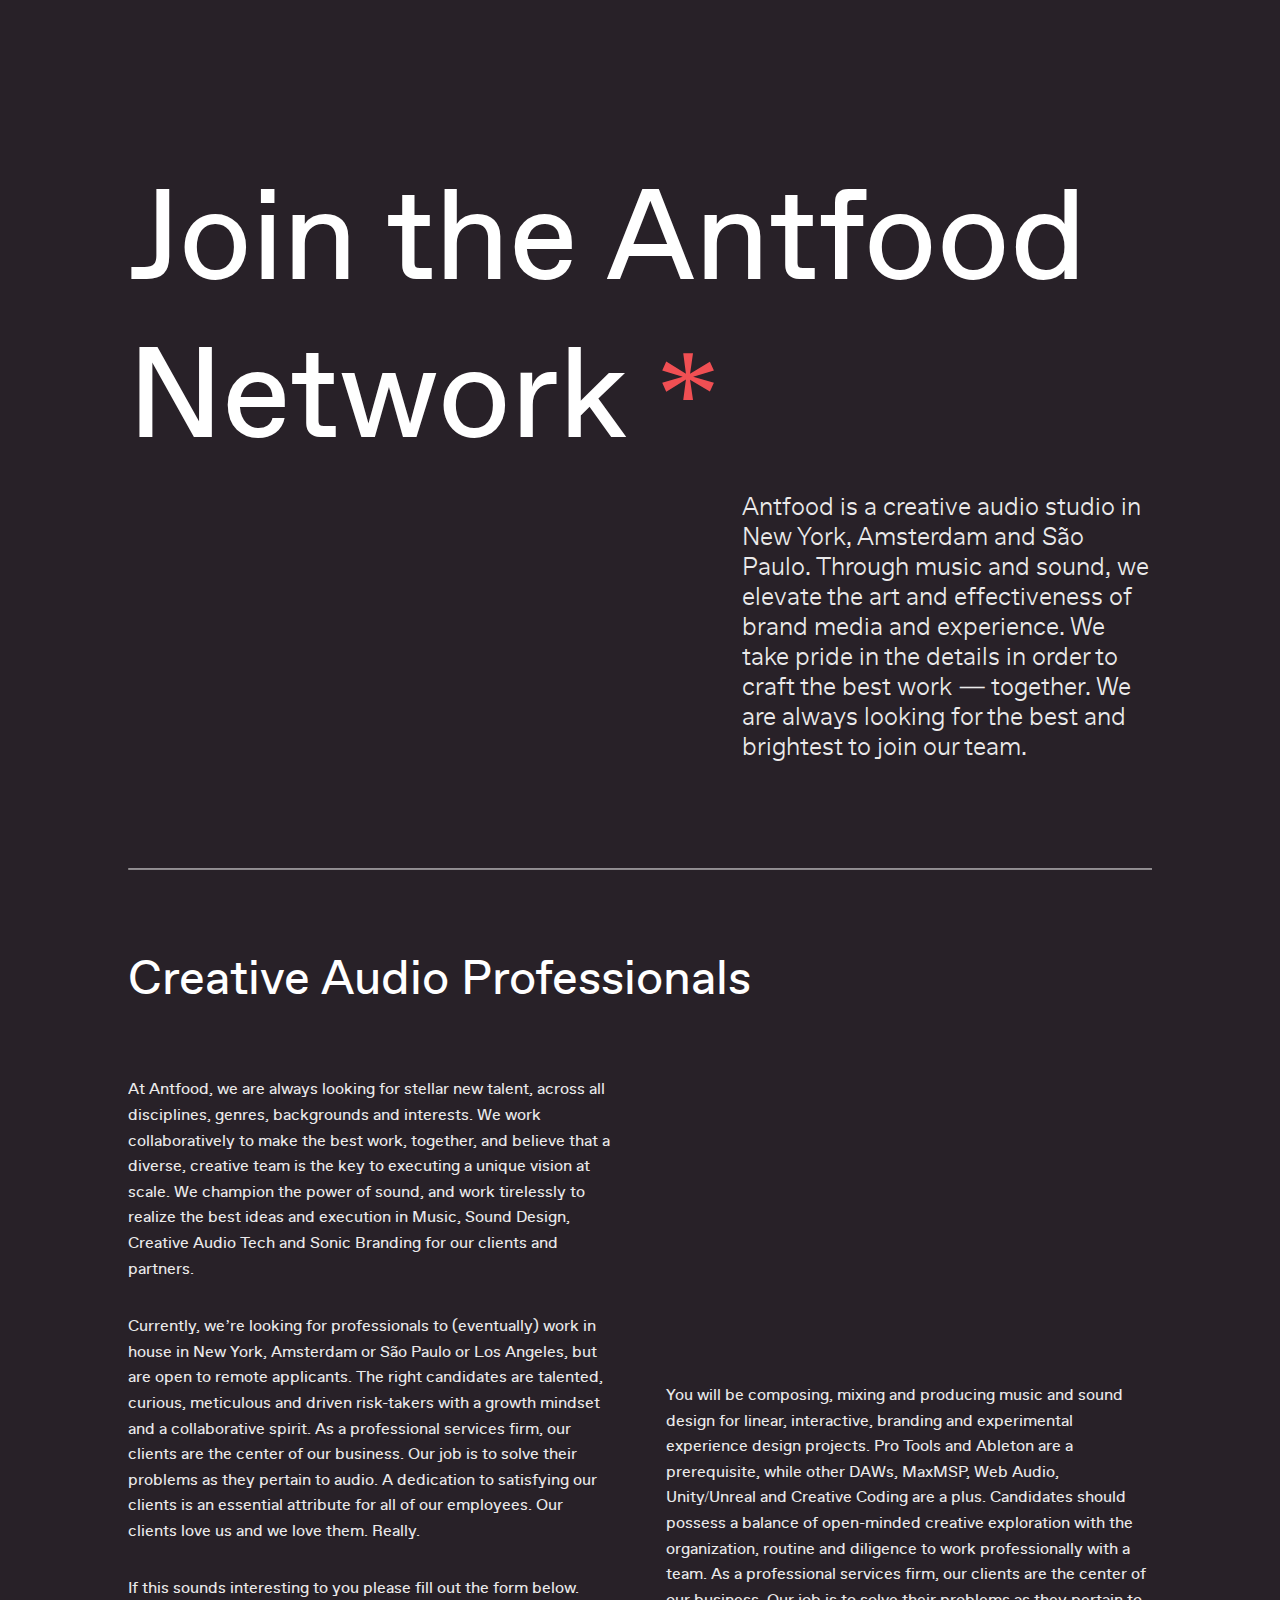
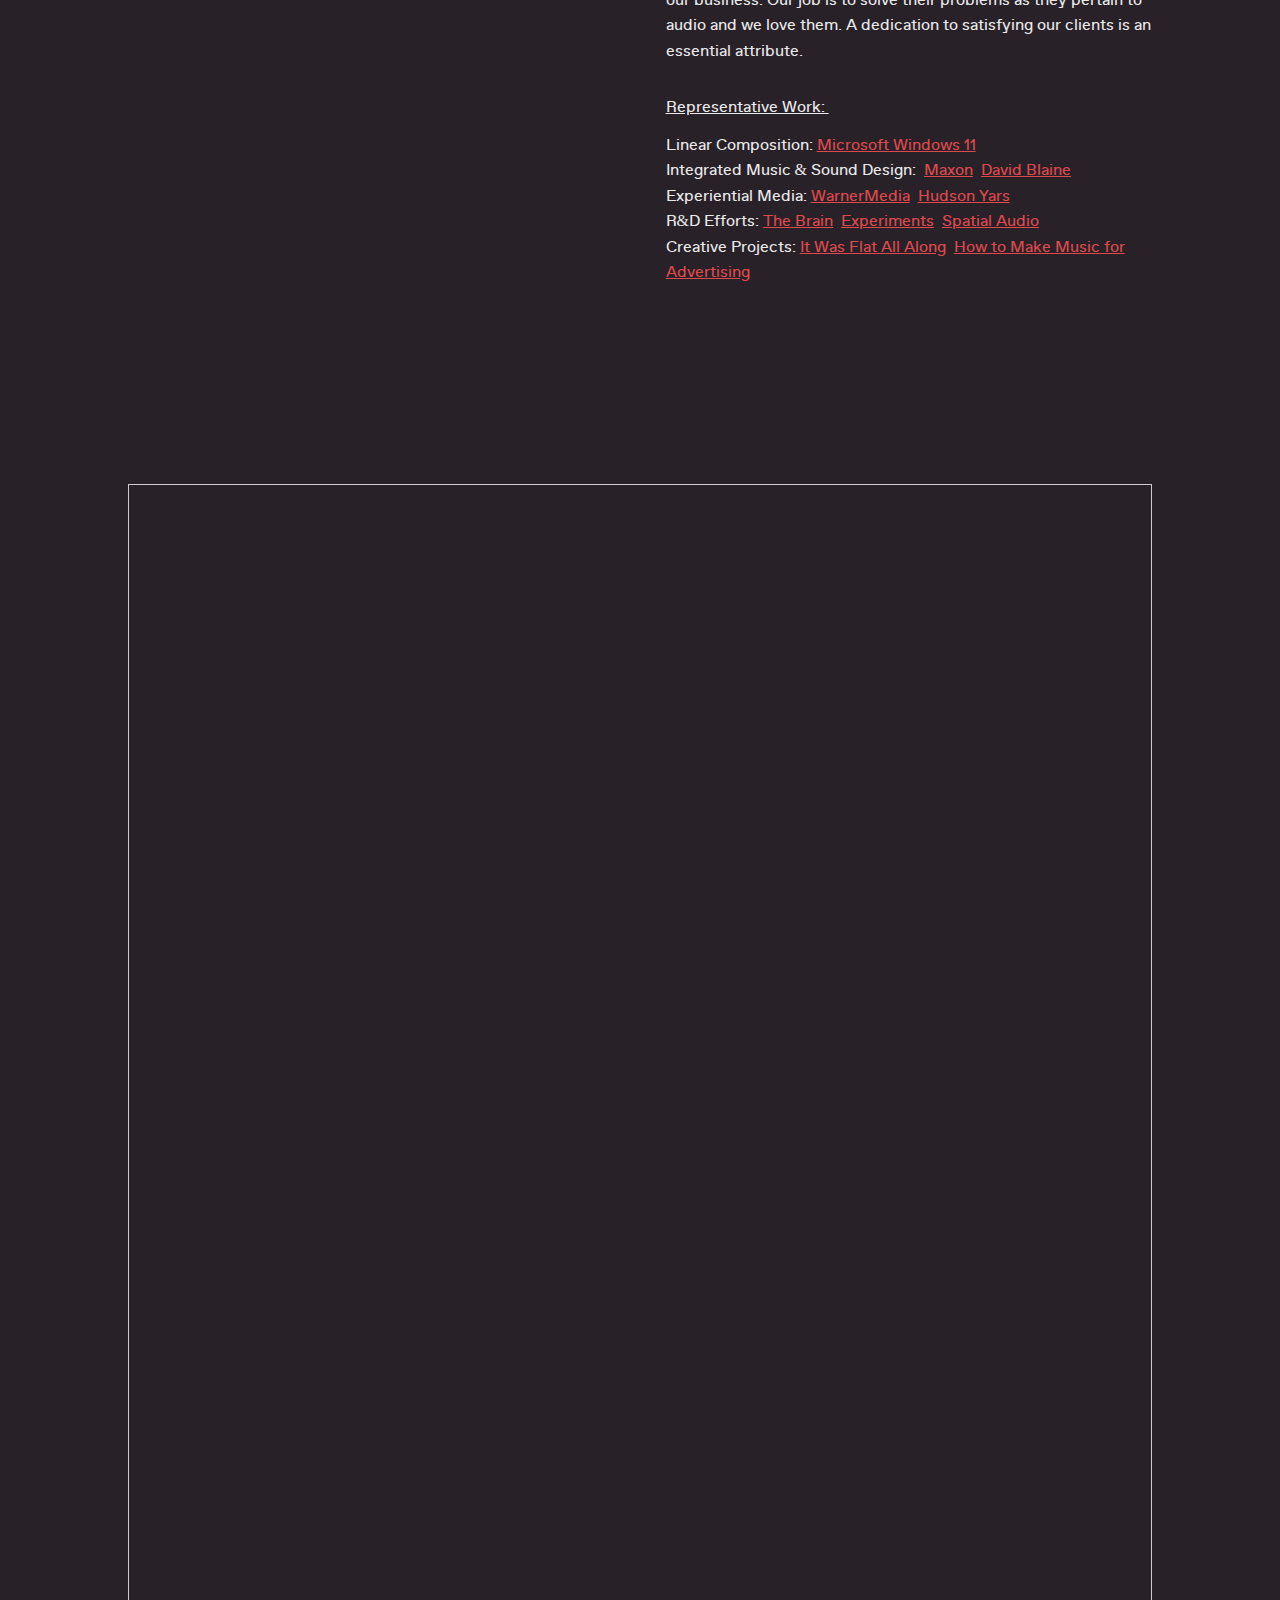
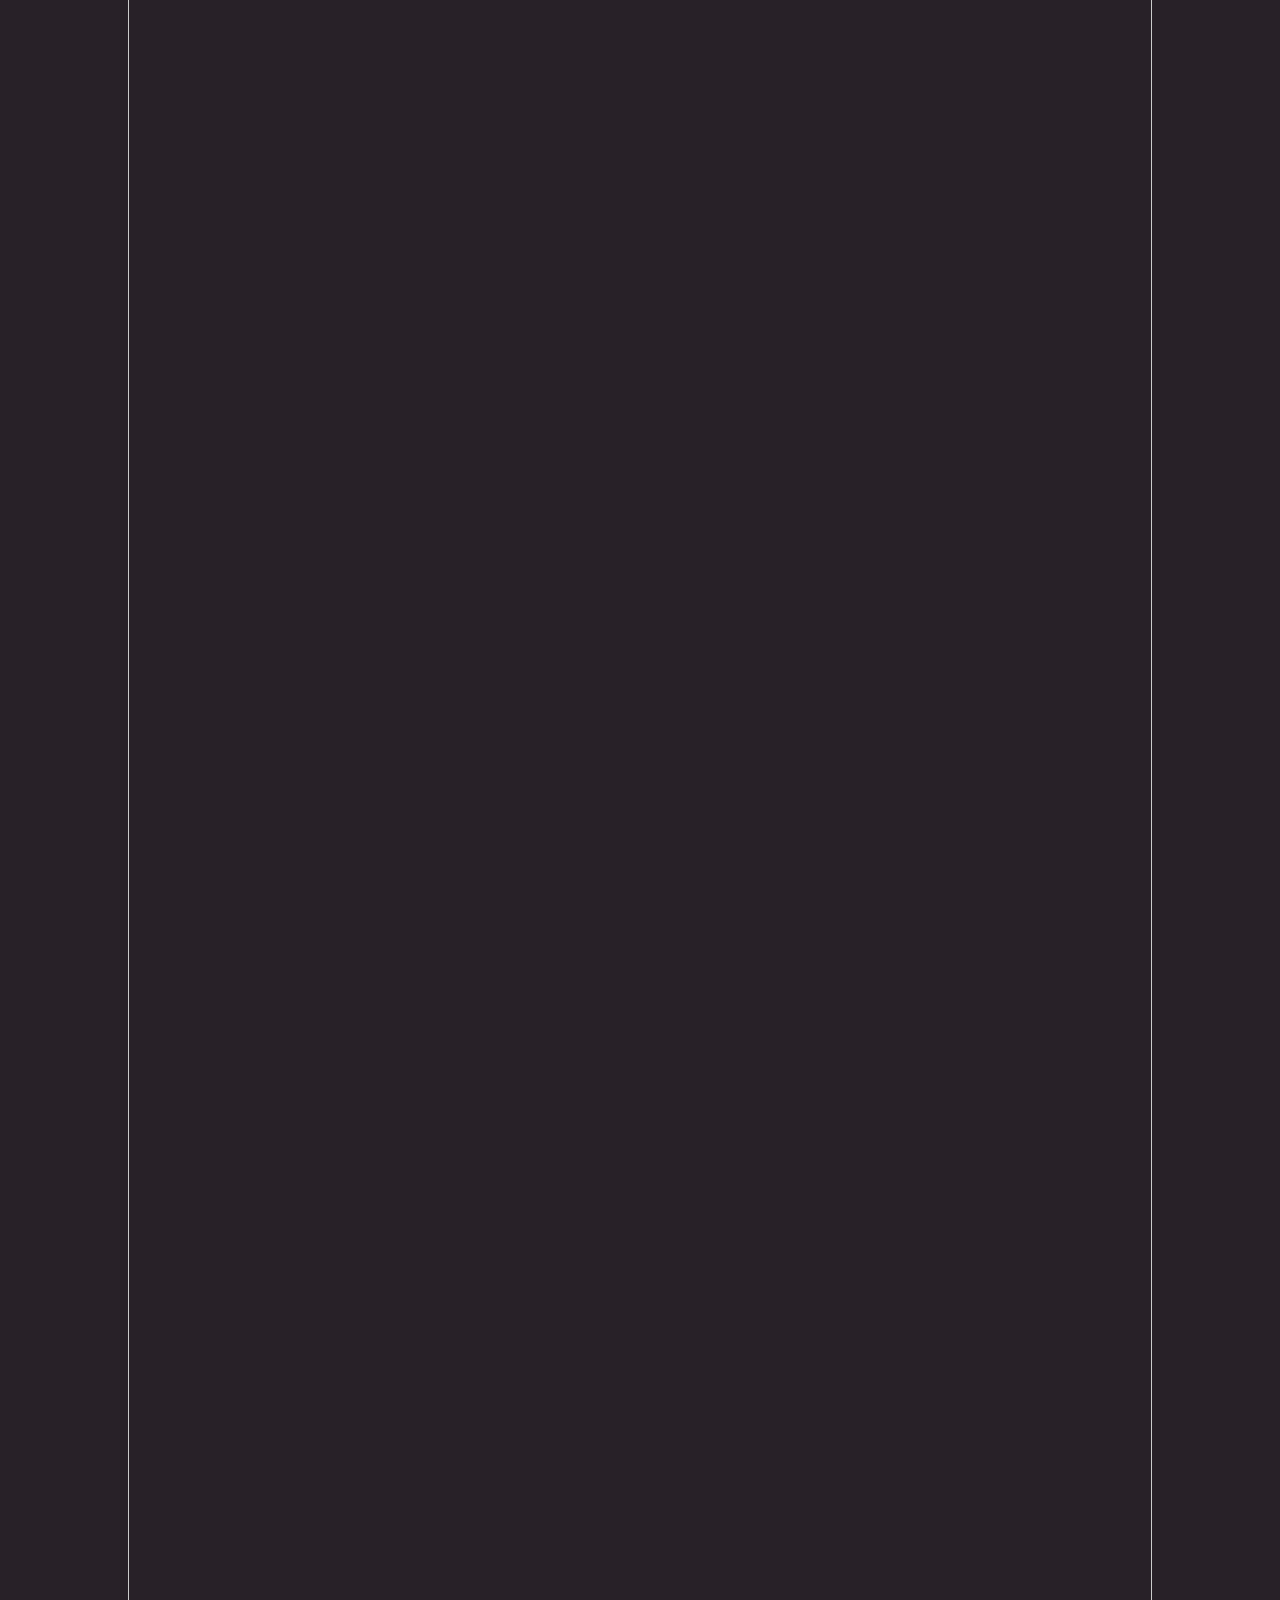
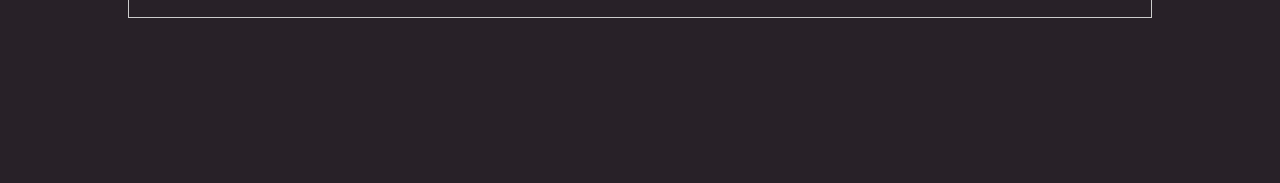
==== index.html @ 69b40282 "added comments for clarity" ====
<!DOCTYPE html>
<html lang="en">

<head>
      <meta charset="UTF-8">
      <meta http-equiv="X-UA-Compatible" content="IE=edge">
      <meta name="viewport" content="width=device-width, initial-scale=1.0">
      <link rel="stylesheet" href="fonts/fonts.css">
      <link rel="stylesheet" href="styles/styles.css">
      <title>Document</title>
</head>

<body>

      <!-- HEADER -->

      <section class="header-container">
            <div class="header-title">
                  Join the Antfood Network
                  <span class="header-star">*</span>
            </div>
            <div class="header-copy">
                  <span>
                        Antfood is a creative audio studio in New York, Amsterdam and São Paulo.
                        Through music and sound, we elevate the art and effectiveness of brand media and
                        experience. We take pride in the details in order to craft the best work — together.
                        We are always looking for the best and brightest to join our team.
                  </span>

            </div>
      </section>

      <!-- DIVIDER -->

      <div class="divider">
            <hr />
      </div>

      <!-- CONTENT BODY -->

      <section class="body-container">
            <div class="sub-title"> Creative Audio Professionals </div>
            <div class="content-container">

                  <!-- CONTENT COLUMN RIGHT -->
                  
                  <div class="content">
                        <span class="content-copy">
                              At Antfood, we are always looking for stellar new talent, across all disciplines, genres,
                              backgrounds and interests. We work collaboratively to make the best work, together, and
                              believe
                              that a diverse, creative team is the key to executing a unique vision at scale.
                              We champion the power of sound, and work tirelessly to realize the best ideas and
                              execution
                              in Music, Sound Design, Creative Audio Tech and Sonic Branding for our clients and
                              partners.


                        </span>
                        <span class="content-copy">
                              Currently, we’re looking for professionals to (eventually) work in house in New York,
                              Amsterdam or São Paulo or Los Angeles, but are open to remote applicants.
                              The right candidates are talented, curious, meticulous and driven risk-takers with a
                              growth mindset and a collaborative spirit. As a professional services firm, our clients
                              are the center of our business. Our job is to solve their problems as they pertain to
                              audio.
                              A dedication to satisfying our clients is an essential attribute for all of our employees.
                              Our clients love us and we love them. Really.
                        </span>

                        <span class="content-copy">
                              If this sounds interesting to you please fill out the form below.
                        </span>

                        <div class="vimeo-container">
                              <div style="padding:56.25% 0 0 0;position:relative;">
                                    <iframe src="https://player.vimeo.com/video/241573335?h=759a61de3e&color=ffffff"
                                          style="position:absolute;top:0;left:0;width:100%;height:100%;" frameborder="0"
                                          allow="autoplay; fullscreen; picture-in-picture" allowfullscreen>
                                    </iframe>
                              </div>
                              <script src="https://player.vimeo.com/api/player.js"></script>
                        </div>
                  </div>

                  <!-- spacing between cols -->
                  <div class="spacing"> </div>

                  <!-- CONTENT COLUMN RIGHT -->
                  <div class="content">

                        <!-- vimeo vid 2 -->
                        <div class="vimeo-container">
                              <div style="padding:56.25% 0 0 0;position:relative;">
                                    <iframe
                                          src="https://player.vimeo.com/video/642845526?h=7ec4a6b1df&amp;badge=0&amp;autopause=0&amp;player_id=0&amp;app_id=58479"
                                          frameborder="0" allow="autoplay; fullscreen; picture-in-picture"
                                          allowfullscreen style="position:absolute;top:0;left:0;width:100%;height:100%;"
                                          title="GitHub Universe 2021 Intro">
                                    </iframe>
                              </div>
                              <script src="https://player.vimeo.com/api/player.js"></script>

                        </div>

                        <span class="content-copy">
                              You will be composing, mixing and producing music and sound design for linear,
                              interactive, branding and experimental
                              experience design projects. Pro Tools and Ableton are a prerequisite, while other DAWs,
                              MaxMSP, Web Audio, Unity/Unreal and
                              Creative Coding are a plus. Candidates should possess a balance of open-minded creative
                              exploration with the organization,
                              routine and diligence to work professionally with a team. As a professional services firm,
                              our clients are the center of our
                              business. Our job is to solve their problems as they pertain to audio and we love them. A
                              dedication to satisfying our
                              clients is an essential attribute.
                        </span>

                        <!-- worklinks -->

                        <div class="worklist">
                              <span class="worklist-title"> Representative Work:&#160</span>

                              <span class="worklist-item">
                                    Linear Composition:

                                    <a href="https://www.antfood.com/work/featured/windows-11-first-look/"
                                          class="worklist-link">
                                          Microsoft Windows 11
                                    </a>
                              </span>

                              <span class="worklist-item">
                                    Integrated Music & Sound Design:&#160

                                    <a href="https://www.antfood.com/work/case-studies/maxon-making-the-sound/"
                                          class="worklist-link">
                                          Maxon</a>&#160

                                    <a href="https://www.antfood.com/work/featured/spectacle-of-the-real/"
                                          class="worklist-link">
                                          David Blaine</a>
                              </span>

                              <span class="worklist-item">
                                    Experiential Media:

                                    <a href="https://www.antfood.com/work/emerging-tech/the-prow" class="worklist-link">
                                          WarnerMedia</a>&#160

                                    <a href="https://vimeo.com/46453952" class="worklist-link">
                                          Hudson Yars</a>
                              </span>

                              <span class="worklist-item">
                                    R&D Efforts:

                                    <a href="https://www.antfood.com/work/case-studies/the-brain/"
                                          class="worklist-link">
                                          The Brain</a>&#160

                                    <a href="https://www.antfood.com/experiments/" class="worklist-link">
                                          Experiments</a>&#160

                                    <a href="https://www.antfood.com/experiments/" class="worklist-link">
                                          Spatial Audio</a>&#160
                              </span>

                              <span class="worklist-item">
                                    Creative Projects:

                                    <a href="https://itwasflatallalong.org/" class="worklist-link">
                                          It Was Flat All Along</a>&#160

                                    <a href="https://www.antfood.com/work/fire/2017-opening-titles"
                                          class="worklist-link">
                                          How to Make Music for Advertising</a>
                              </span>
                        </div>
                  </div>
            </div>
      </section>

      <!-- EMBED AIRTABLE FORM -->

      <section class="airtable-container">
            <script src="https://static.airtable.com/js/embed/embed_snippet_v1.js"></script><iframe
                  class="airtable-embed airtable-dynamic-height"
                  src="https://airtable.com/embed/shrPGKdkFjHgjiFQn?backgroundColor=gray" frameborder="0"
                  onmousewheel="" width="100%" height="2734"
                  style="background: transparent; border: 1px solid #ccc;"></iframe>
      </section>

</body>

</html>
---- fonts/fonts.css ----
/*! Generated by Font Squirrel (https://www.fontsquirrel.com) on November 15, 2021 */



@font-face {
    font-family: 'abc_favorit_trialbold';
    src: url('abcfavorit-bold-trial-webfont.woff2') format('woff2'),
         url('abcfavorit-bold-trial-webfont.woff') format('woff');
    font-weight: normal;
    font-style: normal;

}




@font-face {
    font-family: 'abc_favorit_trialbold_italic';
    src: url('abcfavorit-bolditalic-trial-webfont.woff2') format('woff2'),
         url('abcfavorit-bolditalic-trial-webfont.woff') format('woff');
    font-weight: normal;
    font-style: normal;

}




@font-face {
    font-family: 'abc_favorit_trialbook';
    src: url('abcfavorit-book-trial-webfont.woff2') format('woff2'),
         url('abcfavorit-book-trial-webfont.woff') format('woff');
    font-weight: normal;
    font-style: normal;

}




@font-face {
    font-family: 'abc_favorit_trialbook_italic';
    src: url('abcfavorit-bookitalic-trial-webfont.woff2') format('woff2'),
         url('abcfavorit-bookitalic-trial-webfont.woff') format('woff');
    font-weight: normal;
    font-style: normal;

}




@font-face {
    font-family: 'abc_favorit_trialitalic';
    src: url('abcfavorit-italic-trial-webfont.woff2') format('woff2'),
         url('abcfavorit-italic-trial-webfont.woff') format('woff');
    font-weight: normal;
    font-style: normal;

}




@font-face {
    font-family: 'abc_favorit_triallight';
    src: url('abcfavorit-light-trial-webfont.woff2') format('woff2'),
         url('abcfavorit-light-trial-webfont.woff') format('woff');
    font-weight: normal;
    font-style: normal;

}




@font-face {
    font-family: 'abc_favorit_triallight_italic';
    src: url('abcfavorit-lightitalic-trial-webfont.woff2') format('woff2'),
         url('abcfavorit-lightitalic-trial-webfont.woff') format('woff');
    font-weight: normal;
    font-style: normal;

}


@font-face {
    font-family: 'abc_favorit_trialmedium';
    src: url('abcfavorit-medium-trial-webfont.woff2') format('woff2'),
         url('abcfavorit-medium-trial-webfont.woff') format('woff');
    font-weight: normal;
    font-style: normal;

}



@font-face {
    font-family: 'abc_favorit_trialMdIt';
    src: url('abcfavorit-mediumitalic-trial-webfont.woff2') format('woff2'),
         url('abcfavorit-mediumitalic-trial-webfont.woff') format('woff');
    font-weight: normal;
    font-style: normal;

}


@font-face {
    font-family: 'abc_favorit_trialregular';
    src: url('abcfavorit-regular-trial-webfont.woff2') format('woff2'),
         url('abcfavorit-regular-trial-webfont.woff') format('woff');
    font-weight: normal;
    font-style: normal;

}


@font-face {
    font-family: 'abc_favorit_trialitalic';
    src: url('abcfavorit-regularitalic-trial-webfont.woff2') format('woff2'),
         url('abcfavorit-regularitalic-trial-webfont.woff') format('woff');
    font-weight: normal;
    font-style: normal;

}


@font-face {
    font-family: 'abc_favorit_trialbold';
    src: url('abcfavorit-bold-trial-webfont.woff2') format('woff2'),
         url('abcfavorit-bold-trial-webfont.woff') format('woff');
    font-weight: normal;
    font-style: normal;

}
---- styles/styles.css ----
/******************************** CSS RESETS ********************************/

html, body, body div, span, object, iframe, h1, h2, h3, h4, h5, h6, p,
blockquote, pre, abbr, address, cite, code, del, dfn, em, img, ins,
kbd, q, samp, small, strong, sub, sup, var, b, i, dl, dt, dd, ol, ul,
li, fieldset, form, label, legend, table, caption, tbody, tfoot, thead,
tr, th, td, article, aside, figure, footer, header, menu, nav, section,
time, mark, audio, video, details, summary {
    margin: 0;
    padding: 0;
    border: 0;
    font-size: 100%;
    font-weight: normal;
    vertical-align: baseline;
    background: transparent;
}

main, article, aside, figure, footer, header, nav, section,
details, summary {
    display: block;
}

html {
    box-sizing: border-box;
}

*,
*:before,
*:after {
    box-sizing: inherit;
}


/******************************** CODE FROM HERE ********************************/


/* These are viariables. They are being used throughout css for easy adjustment */

:root {
    --bg: #282128;
    --red: #F04F53;
    --hover:#ff585b; 
    --margin-full: 10rem;
    --margin-half: 5rem;
    --margin-twothirds: 6.6rem;
    --margin-third: 3.3rem;
    --paragraph-break: 1rem;
    --font-regular: 'abc_favorit_trialregular';
    --font-bold: 'abc_favorit_trialbold';
    --font-medium: 'abc_favorit_trialmedium';
    --font-light: 'abc_favorit_triallight';
}

body {
    background-color: var(--bg);
    font-family: var(--font-regular);
    color: white;
    font-size: 1rem;
}

a:link {
    color:var(--red);
    transition: all 0.2s;
  }

a:visited {
    color:var(--red);
    transition: all 0.2s;
  }


  a:hover {
    color:var(--hover);
    transition: all 0.2s;
  }

/* HEADER */

.header-container {
    width: 80%;
    display: flex;
    flex-direction: column;
    align-items: center;
    margin-left:  auto;
    margin-right:  auto;
    margin-top: var(--margin-full);
    margin-bottom: var(--margin-twothirds);
}

.header-title {
    font-size: 10vw;
}

.header-star {
    font-size: 10vw;
    color: var(--red);
}

.header-copy {
    opacity: 0.9;
    margin-top: 1rem;
    display: flex;
    justify-content: flex-end;
}

.header-copy span {
    font-family: var(--font-light);
    width: 40%;
    font-size: 25px;
}

/*  AIRTABLE */

.airtable-container{
width: 80%;
margin: var(--margin-full) auto;
}

/* DIVIDER */

.divider {
    width: 80%;
    margin: var(--margin-half) auto;
    opacity: 0.5;
}

.divider hr {
    border-top: 1px solid white;
}

/* BODY */

.body-container{
    width: 80%;
    display: flex;
    flex-direction: column;
    align-items: center;
    margin: 0 auto;
}

.sub-title{
    width: 100%;
    font-size: 3rem
}

.content-container{
    opacity: 0.9;
    width: 100%;
    display: flex;
    justify-content: center;

}
.content{
    margin-top: var(--margin-third);
    width: 50%;
    display: flex;
    flex-direction: column;
}

.spacing {
 min-width: 5%;
}

.content-copy{
margin: var(--paragraph-break) 0;
line-height: 1.6;
}

.vimeo-container
{
margin-top: var(--paragraph-break);
margin-bottom: var(--paragraph-break);
}

.worklist{
  display: flex;
  flex-direction: column;
}

.worklist-title{
    text-decoration: underline;

    margin-top: var(--paragraph-break);
    margin-bottom: var(--paragraph-break);

}

.worklist-item{
line-height: 1.6;
}
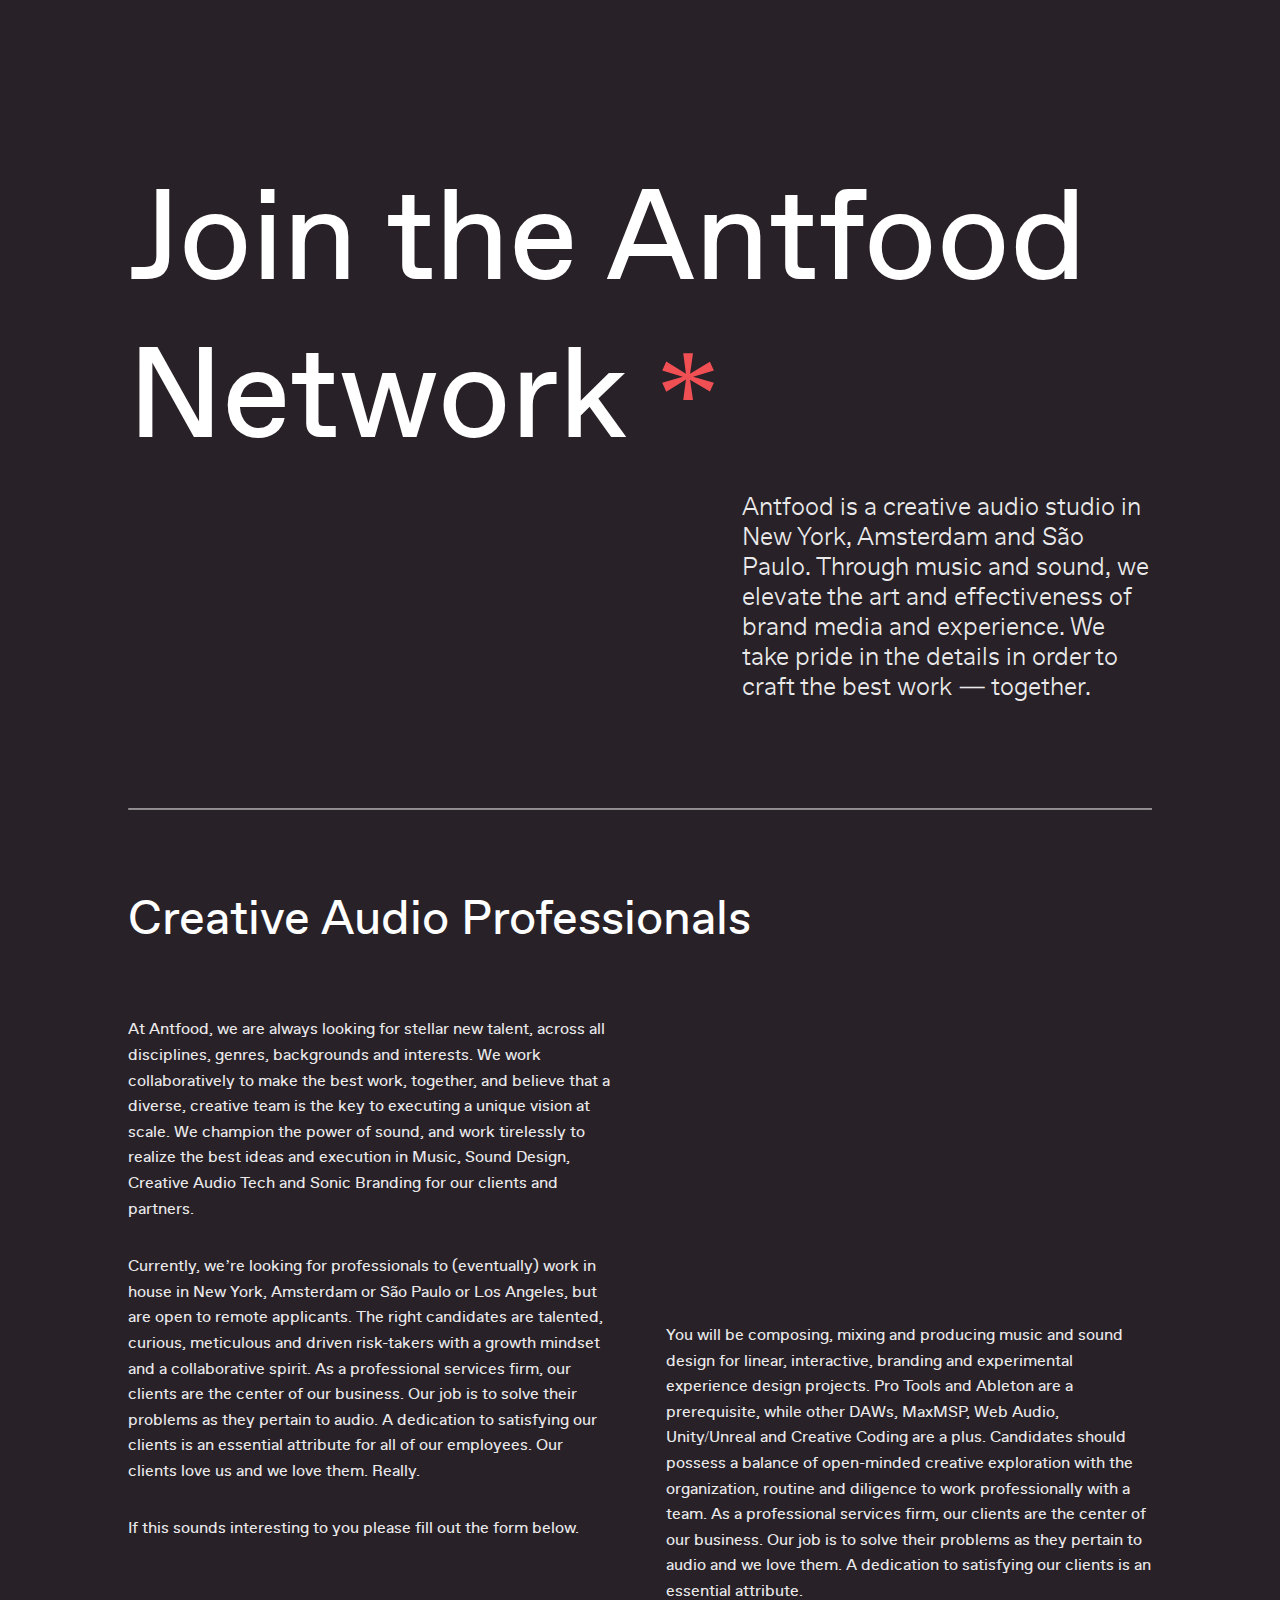
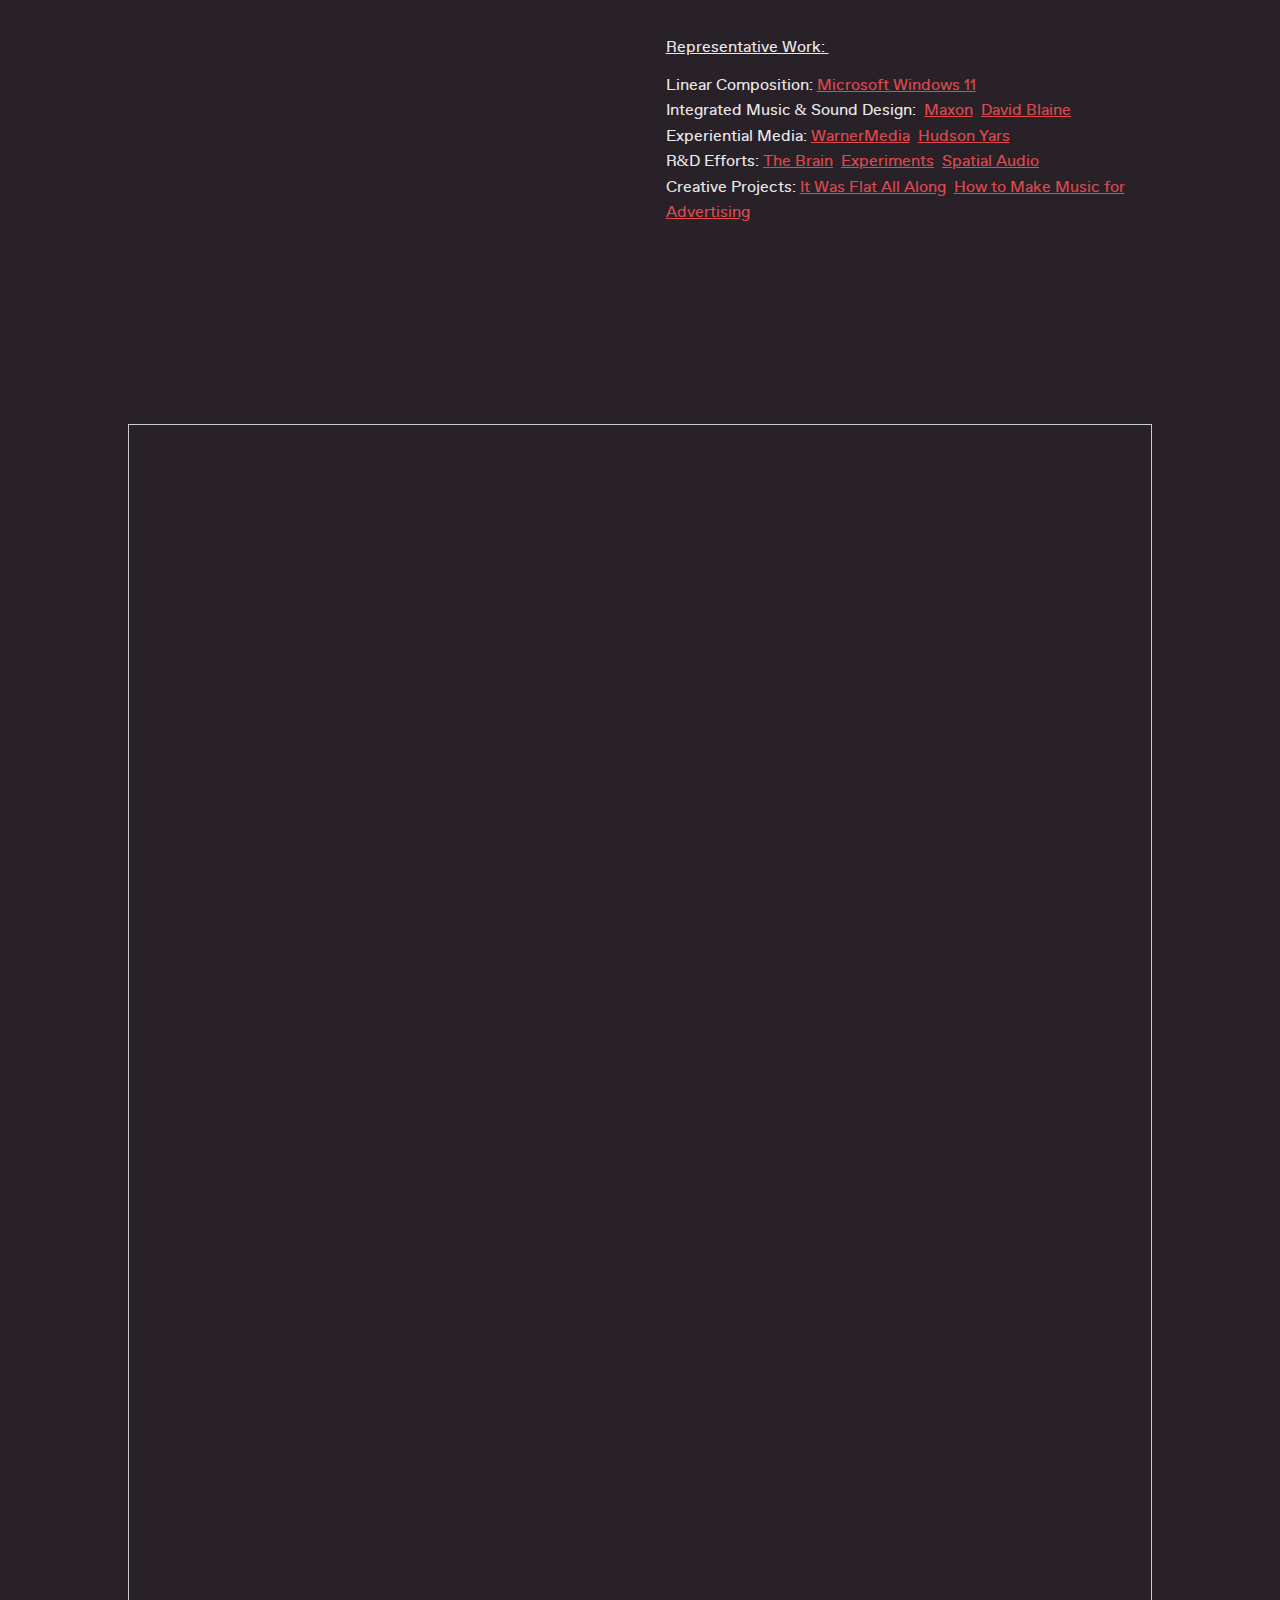
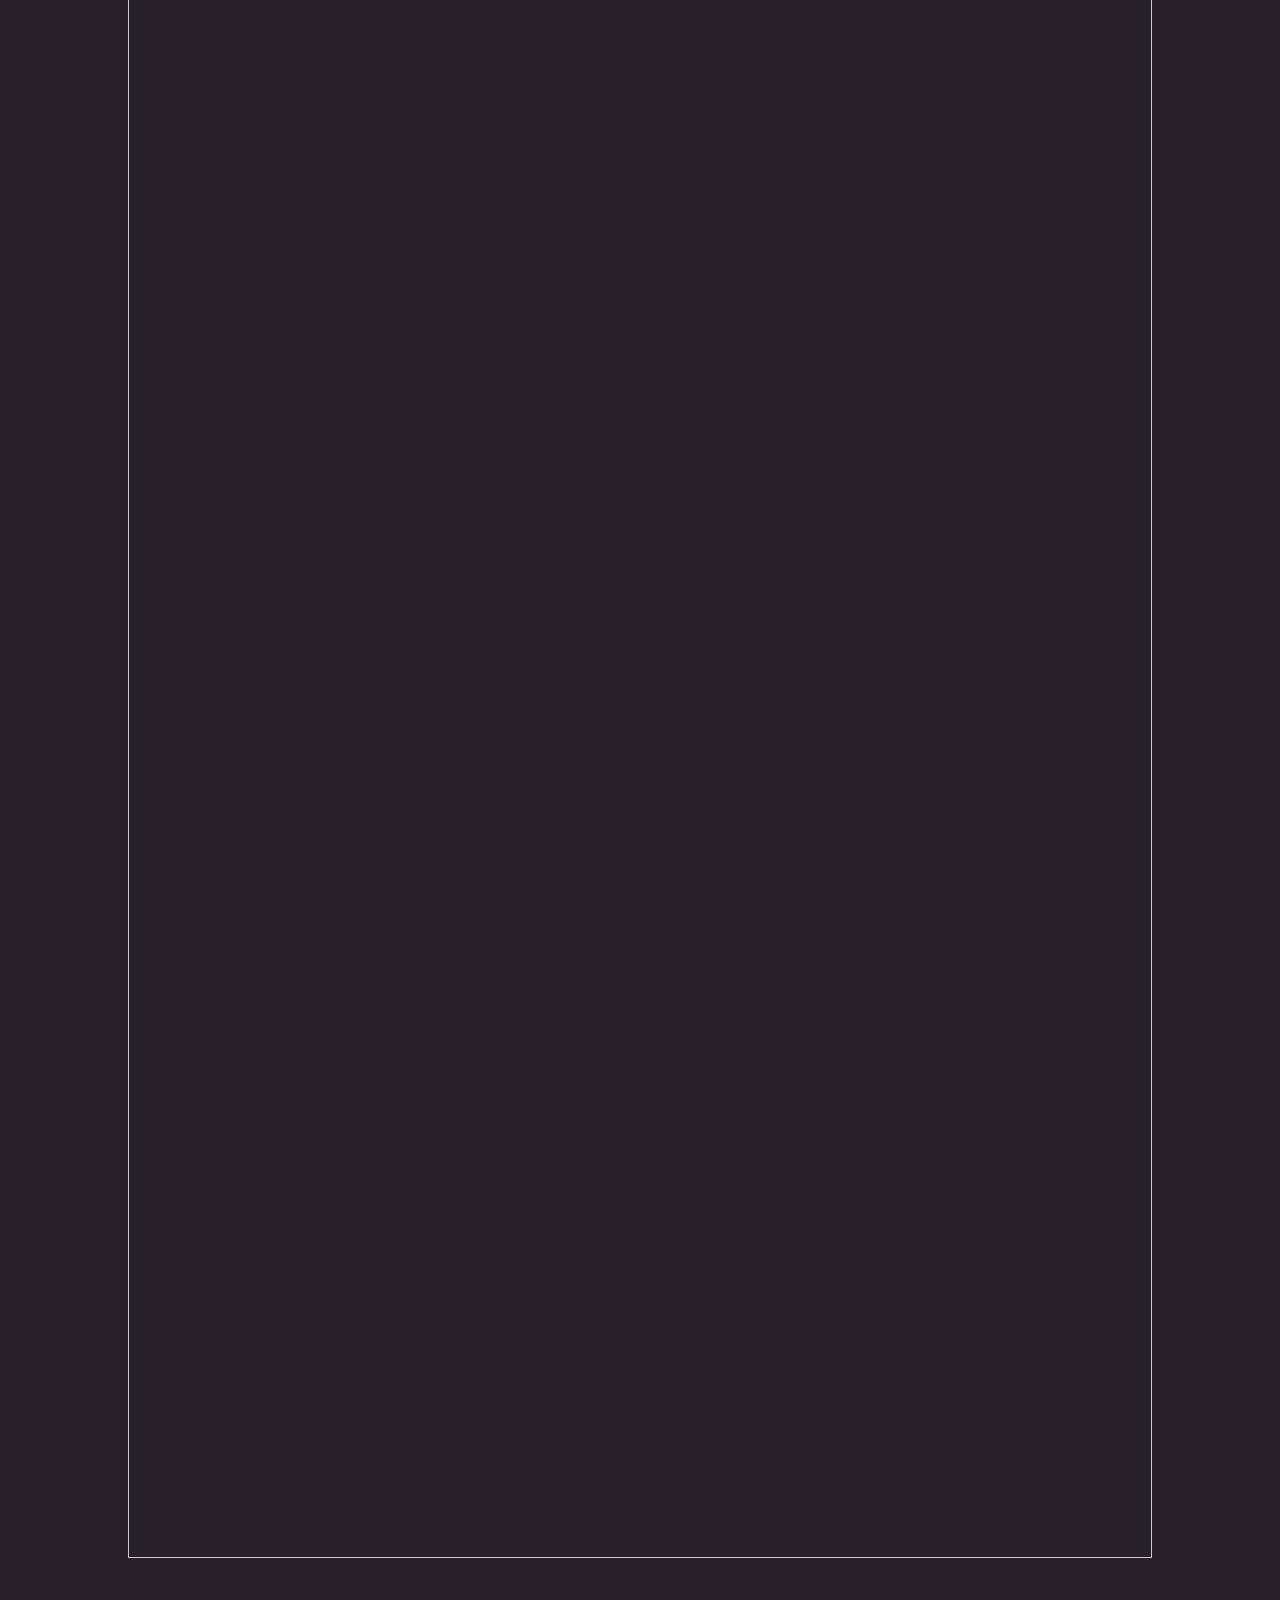
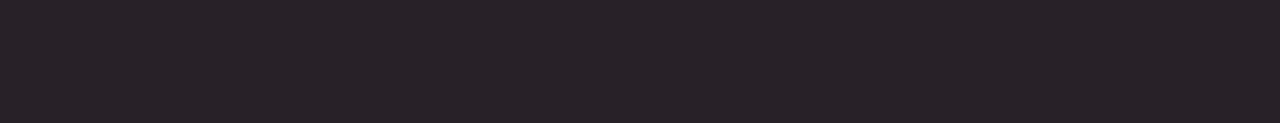
==== commit 054beb7e: "I changed the copy on index.html" ====
--- a/index.html
+++ b/index.html
@@ -24,7 +24,6 @@
                         Antfood is a creative audio studio in New York, Amsterdam and São Paulo.
                         Through music and sound, we elevate the art and effectiveness of brand media and
                         experience. We take pride in the details in order to craft the best work — together.
-                        We are always looking for the best and brightest to join our team.
                   </span>
 
             </div>
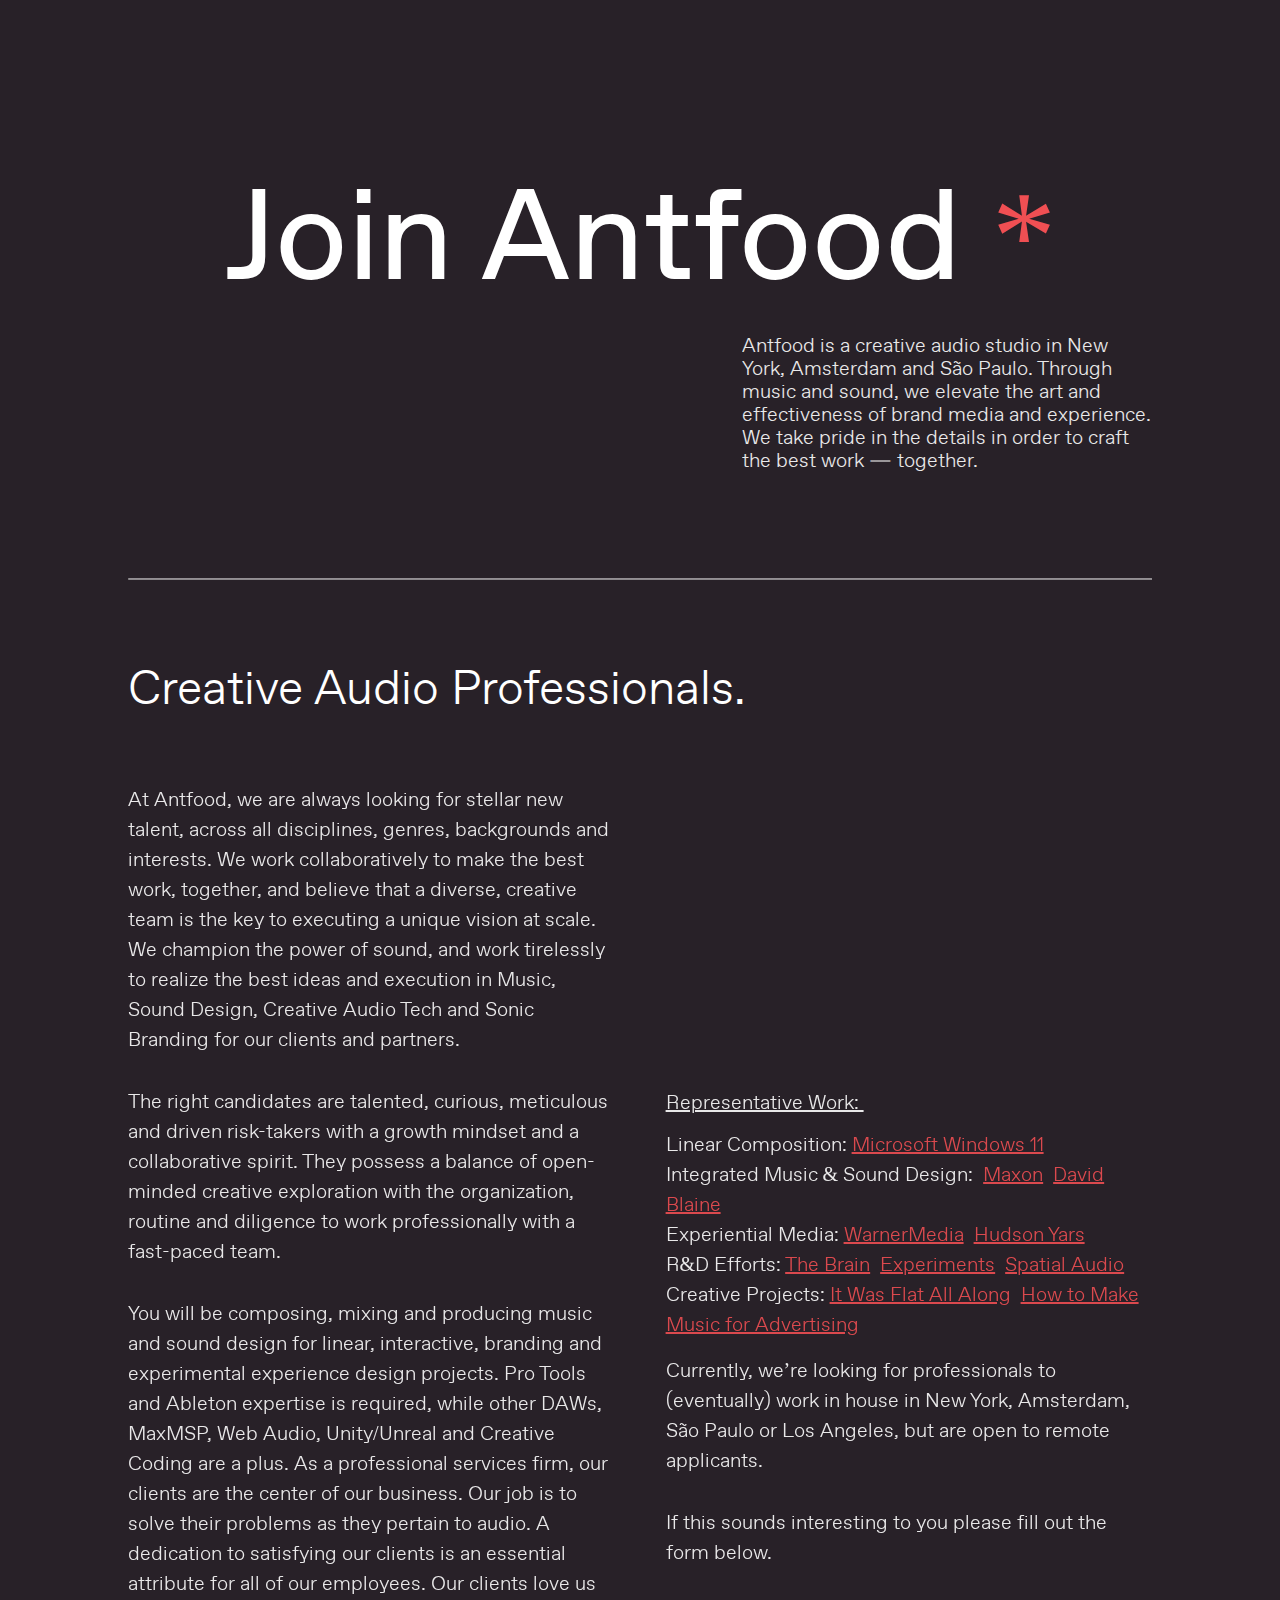
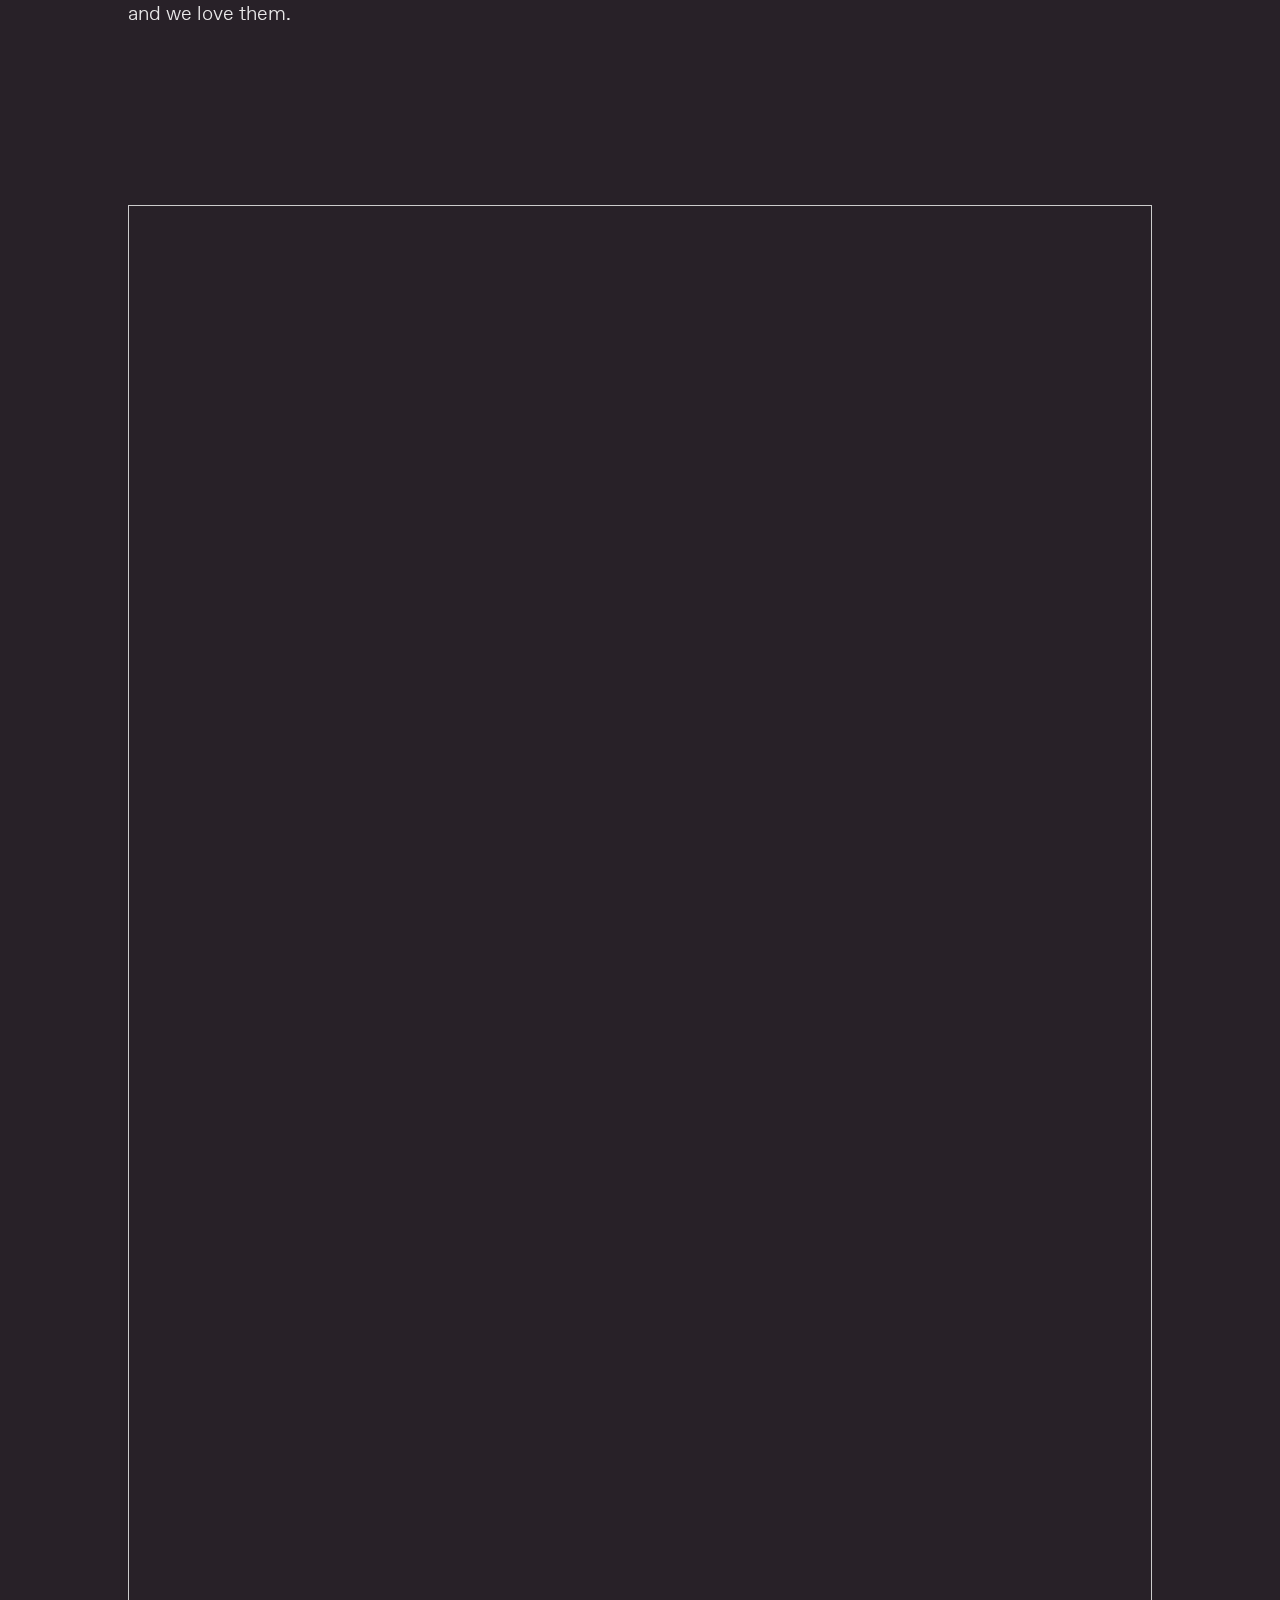
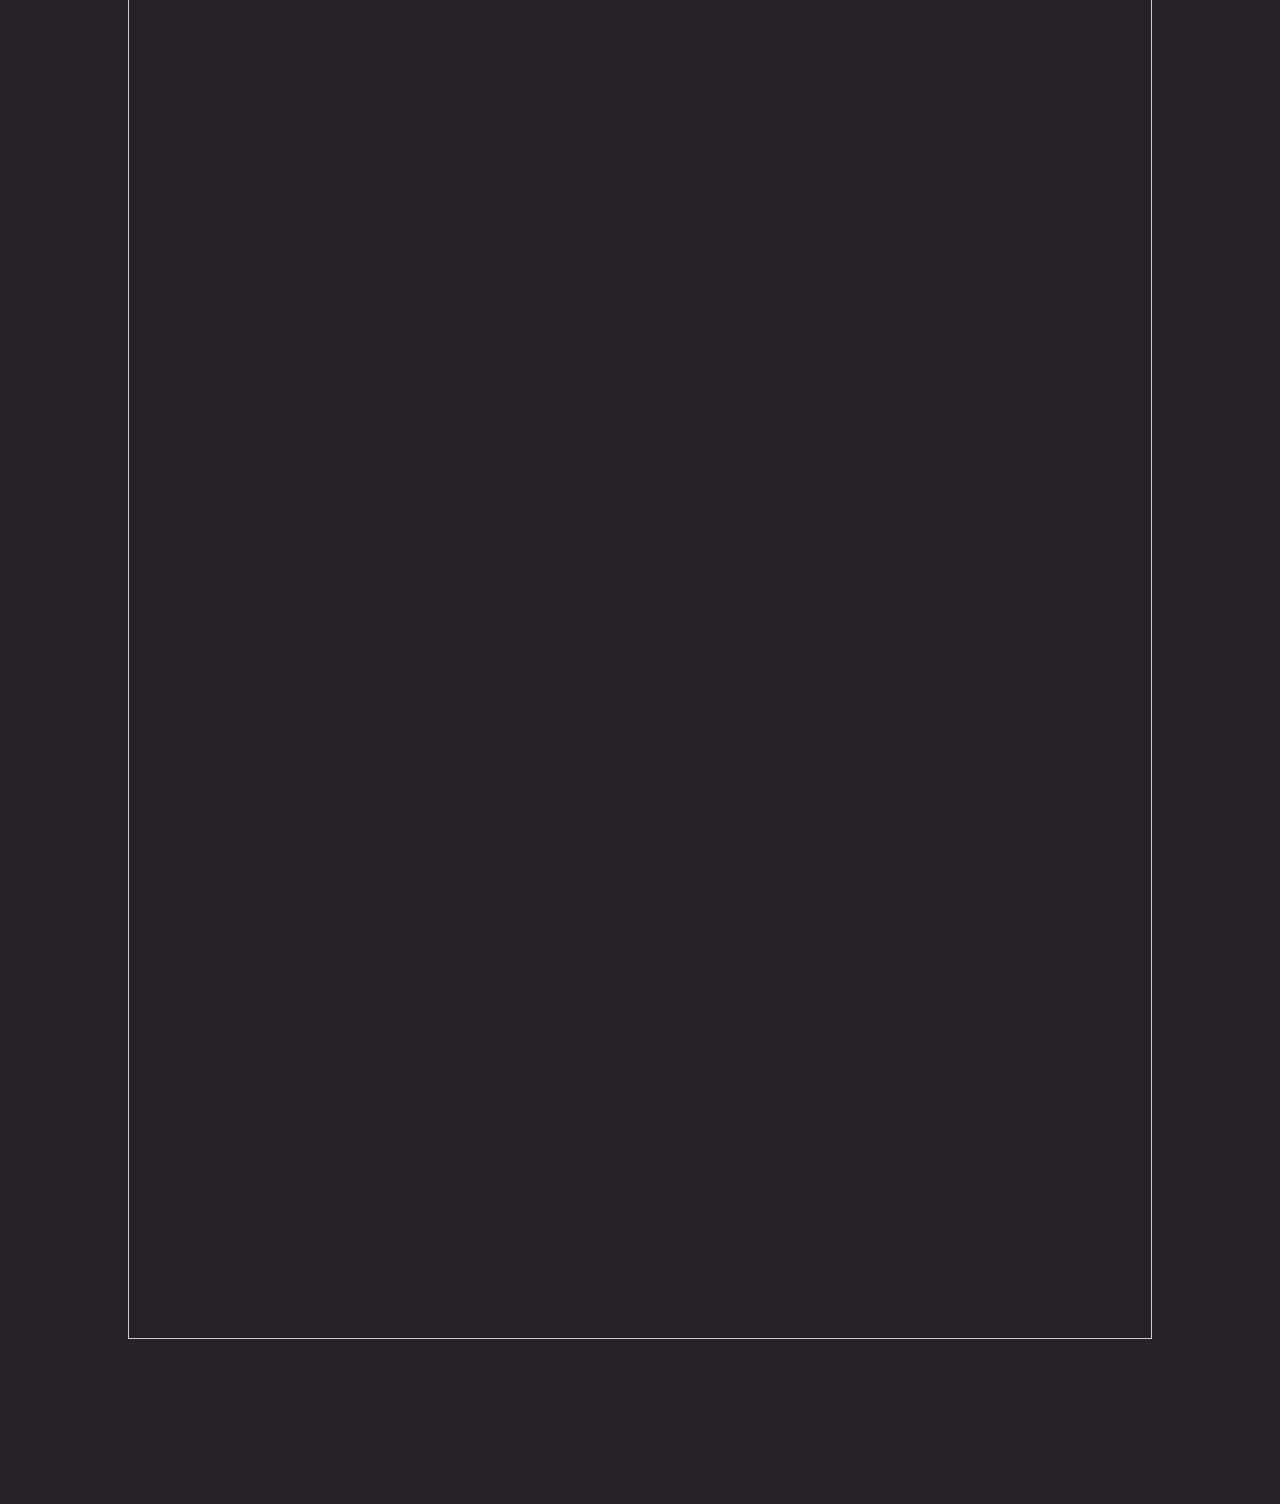
==== commit e825c679: "Wilson Copy and Layout edits Nov. 17th, 2021" ====
--- a/index.html
+++ b/index.html
@@ -16,7 +16,7 @@
 
       <section class="header-container">
             <div class="header-title">
-                  Join the Antfood Network
+                  Join Antfood
                   <span class="header-star">*</span>
             </div>
             <div class="header-copy">
@@ -38,48 +38,40 @@
       <!-- CONTENT BODY -->
 
       <section class="body-container">
-            <div class="sub-title"> Creative Audio Professionals </div>
+            <div class="sub-title"> Creative Audio Professionals. </div>
             <div class="content-container">
 
                   <!-- CONTENT COLUMN RIGHT -->
                   
                   <div class="content">
                         <span class="content-copy">
-                              At Antfood, we are always looking for stellar new talent, across all disciplines, genres,
-                              backgrounds and interests. We work collaboratively to make the best work, together, and
-                              believe
-                              that a diverse, creative team is the key to executing a unique vision at scale.
-                              We champion the power of sound, and work tirelessly to realize the best ideas and
-                              execution
-                              in Music, Sound Design, Creative Audio Tech and Sonic Branding for our clients and
-                              partners.
+                              At Antfood, we are always looking for stellar new talent, across all disciplines, genres, 
+                              backgrounds and interests.  We work collaboratively to make the best work, together, and 
+                              believe that a diverse, creative team is the key to executing a unique vision at scale.  
+                              We champion the power of sound, and work tirelessly to realize the best ideas and execution 
+                              in Music, Sound Design, Creative Audio Tech and Sonic Branding for our clients and partners. 
 
 
                         </span>
+
                         <span class="content-copy">
-                              Currently, we’re looking for professionals to (eventually) work in house in New York,
-                              Amsterdam or São Paulo or Los Angeles, but are open to remote applicants.
-                              The right candidates are talented, curious, meticulous and driven risk-takers with a
-                              growth mindset and a collaborative spirit. As a professional services firm, our clients
-                              are the center of our business. Our job is to solve their problems as they pertain to
-                              audio.
-                              A dedication to satisfying our clients is an essential attribute for all of our employees.
-                              Our clients love us and we love them. Really.
+                              The right candidates are talented, curious, meticulous and driven risk-takers with a growth 
+                              mindset and a collaborative spirit. They possess a balance of open-minded creative exploration 
+                              with the organization, routine and diligence 
+                              to work professionally with a fast-paced team. 
                         </span>
 
-                        <span class="content-copy">
-                              If this sounds interesting to you please fill out the form below.
+                        <span class="content-copy">      
+                              You will be composing, mixing and producing music and sound design for linear, interactive, 
+                              branding and experimental experience design projects.  Pro Tools and Ableton expertise is required, 
+                              while other DAWs, MaxMSP, Web Audio, Unity/Unreal and Creative Coding are a plus. As a professional services firm, our 
+                              clients are the center of our business.  Our job is to solve their problems as they pertain to audio.  
+                              A dedication to satisfying our clients is an essential attribute for all of our employees.  Our clients 
+                              love us and we love them. 
                         </span>
 
-                        <div class="vimeo-container">
-                              <div style="padding:56.25% 0 0 0;position:relative;">
-                                    <iframe src="https://player.vimeo.com/video/241573335?h=759a61de3e&color=ffffff"
-                                          style="position:absolute;top:0;left:0;width:100%;height:100%;" frameborder="0"
-                                          allow="autoplay; fullscreen; picture-in-picture" allowfullscreen>
-                                    </iframe>
-                              </div>
-                              <script src="https://player.vimeo.com/api/player.js"></script>
-                        </div>
+                       
+
                   </div>
 
                   <!-- spacing between cols -->
@@ -91,30 +83,16 @@
                         <!-- vimeo vid 2 -->
                         <div class="vimeo-container">
                               <div style="padding:56.25% 0 0 0;position:relative;">
-                                    <iframe
-                                          src="https://player.vimeo.com/video/642845526?h=7ec4a6b1df&amp;badge=0&amp;autopause=0&amp;player_id=0&amp;app_id=58479"
-                                          frameborder="0" allow="autoplay; fullscreen; picture-in-picture"
-                                          allowfullscreen style="position:absolute;top:0;left:0;width:100%;height:100%;"
-                                          title="GitHub Universe 2021 Intro">
+                                    <iframe 
+                                          src="https://player.vimeo.com/video/379819838?h=c30ae594fd&color=b3b3b3&title=0&byline=0&portrait=0" 
+                                          style="position:absolute;top:0;left:0;width:100%;height:100%;" frameborder="0" 
+                                          allow="autoplay; fullscreen; picture-in-picture" 
+                                          allowfullscreen>
                                     </iframe>
                               </div>
                               <script src="https://player.vimeo.com/api/player.js"></script>
 
                         </div>
-
-                        <span class="content-copy">
-                              You will be composing, mixing and producing music and sound design for linear,
-                              interactive, branding and experimental
-                              experience design projects. Pro Tools and Ableton are a prerequisite, while other DAWs,
-                              MaxMSP, Web Audio, Unity/Unreal and
-                              Creative Coding are a plus. Candidates should possess a balance of open-minded creative
-                              exploration with the organization,
-                              routine and diligence to work professionally with a team. As a professional services firm,
-                              our clients are the center of our
-                              business. Our job is to solve their problems as they pertain to audio and we love them. A
-                              dedication to satisfying our
-                              clients is an essential attribute.
-                        </span>
 
                         <!-- worklinks -->
 
@@ -176,6 +154,16 @@
                                           class="worklist-link">
                                           How to Make Music for Advertising</a>
                               </span>
+
+                              <span class="content-copy">
+                                    Currently, we’re looking for professionals to (eventually) work in house in New York, Amsterdam, 
+                                    São Paulo or Los Angeles, but are open to remote applicants.   
+                              </span>
+
+                              <span class="content-copy">
+                                    If this sounds interesting to you please fill out the form below.
+                              </span>
+
                         </div>
                   </div>
             </div>
--- a/styles/styles.css
+++ b/styles/styles.css
@@ -53,9 +53,9 @@
 
 body {
     background-color: var(--bg);
-    font-family: var(--font-regular);
+    font-family: var(--font-light);
     color: white;
-    font-size: 1rem;
+    font-size: 20px;
 }
 
 a:link {
@@ -88,7 +88,9 @@
 }
 
 .header-title {
+    font-family: var(--font-regular);
     font-size: 10vw;
+    
 }
 
 .header-star {
@@ -106,7 +108,7 @@
 .header-copy span {
     font-family: var(--font-light);
     width: 40%;
-    font-size: 25px;
+    font-size: 20px;
 }
 
 /*  AIRTABLE */
@@ -163,7 +165,7 @@
 
 .content-copy{
 margin: var(--paragraph-break) 0;
-line-height: 1.6;
+line-height: 1.5;
 }
 
 .vimeo-container
@@ -186,7 +188,7 @@
 }
 
 .worklist-item{
-line-height: 1.6;
+line-height: 1.5;
 }
 
 
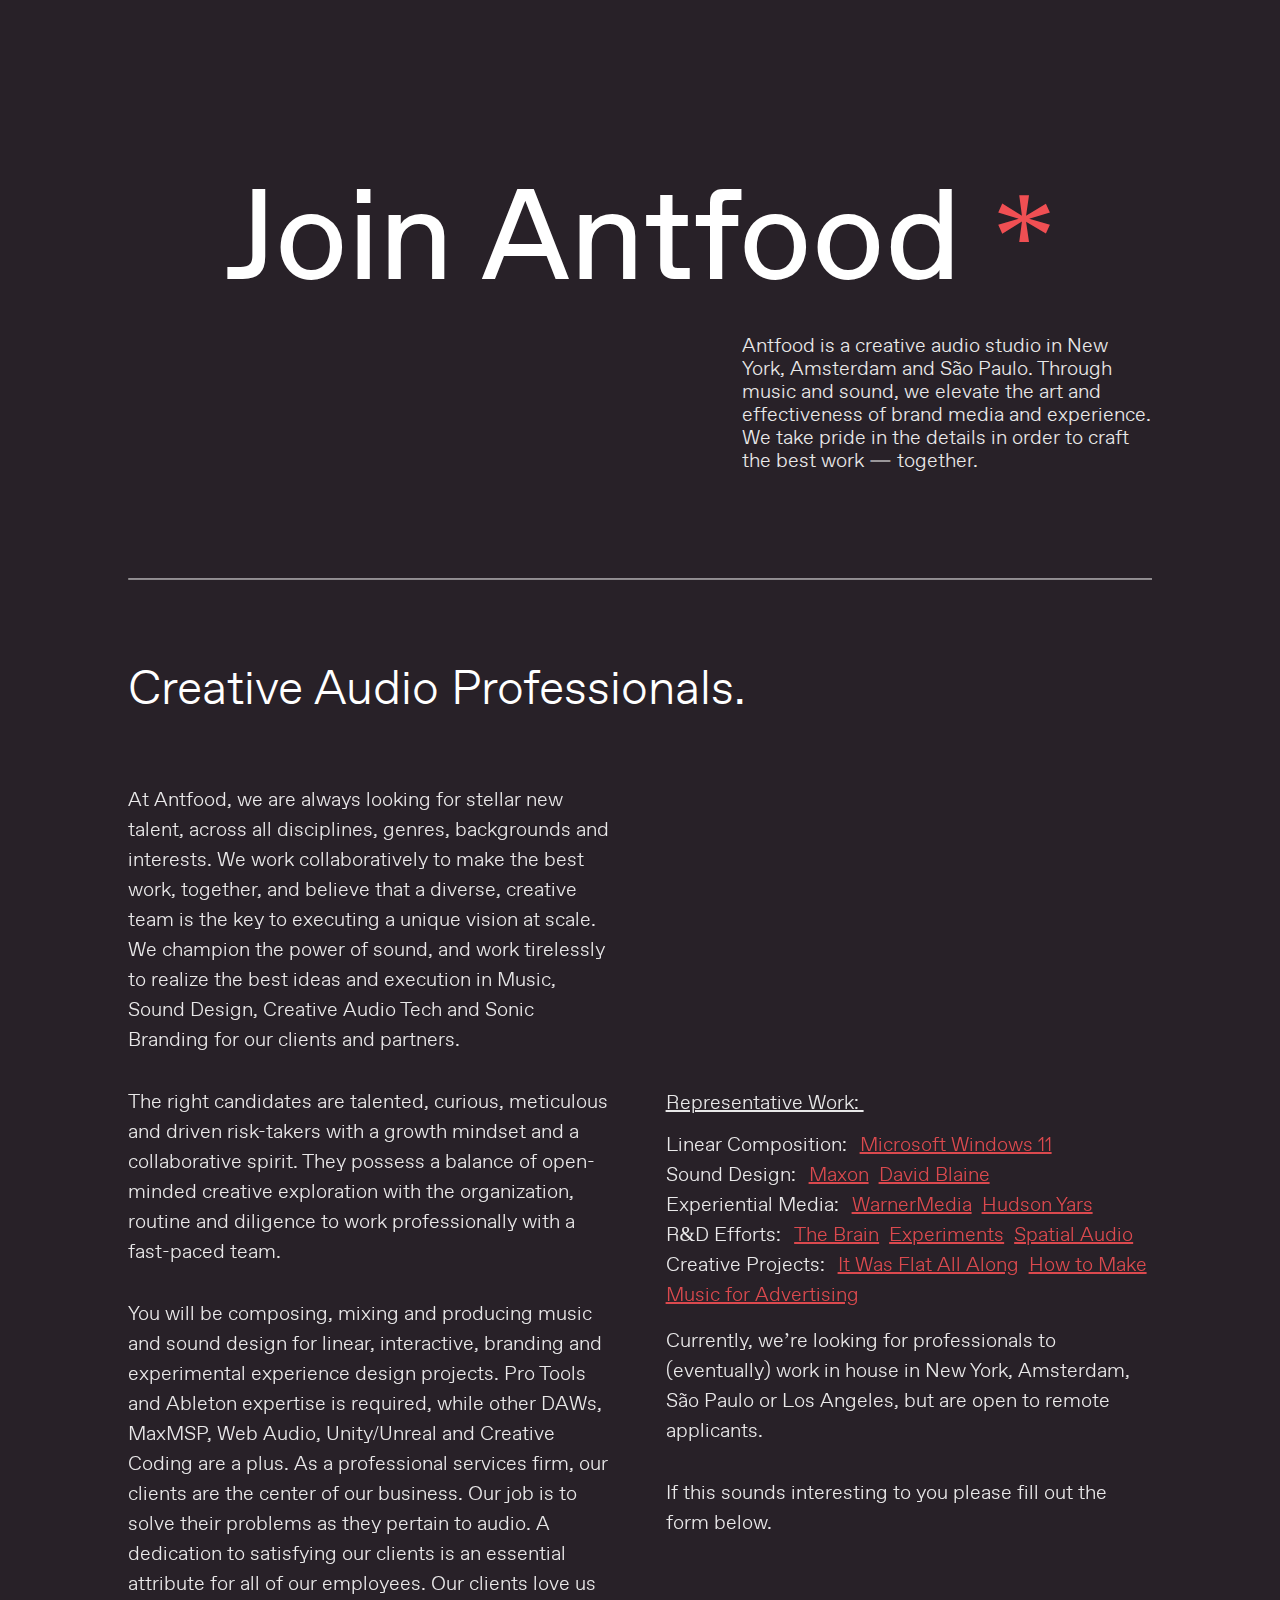
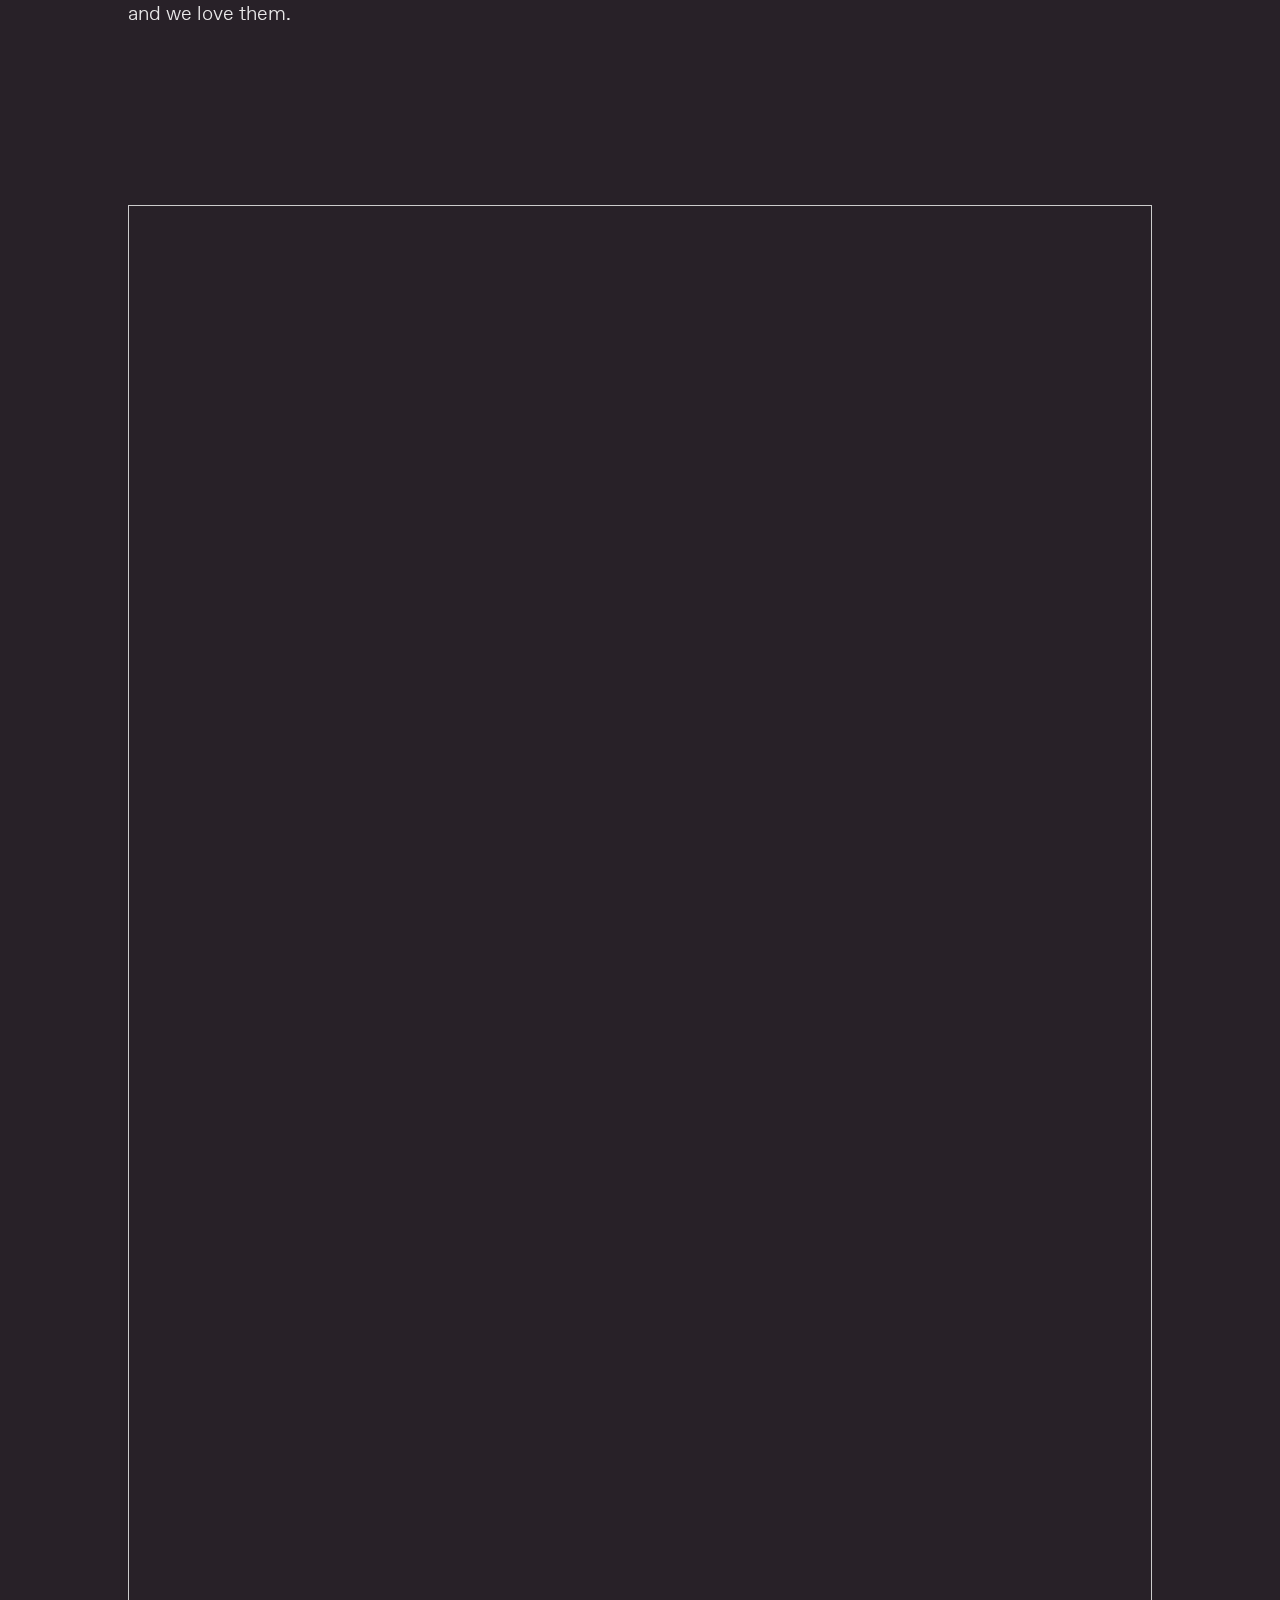
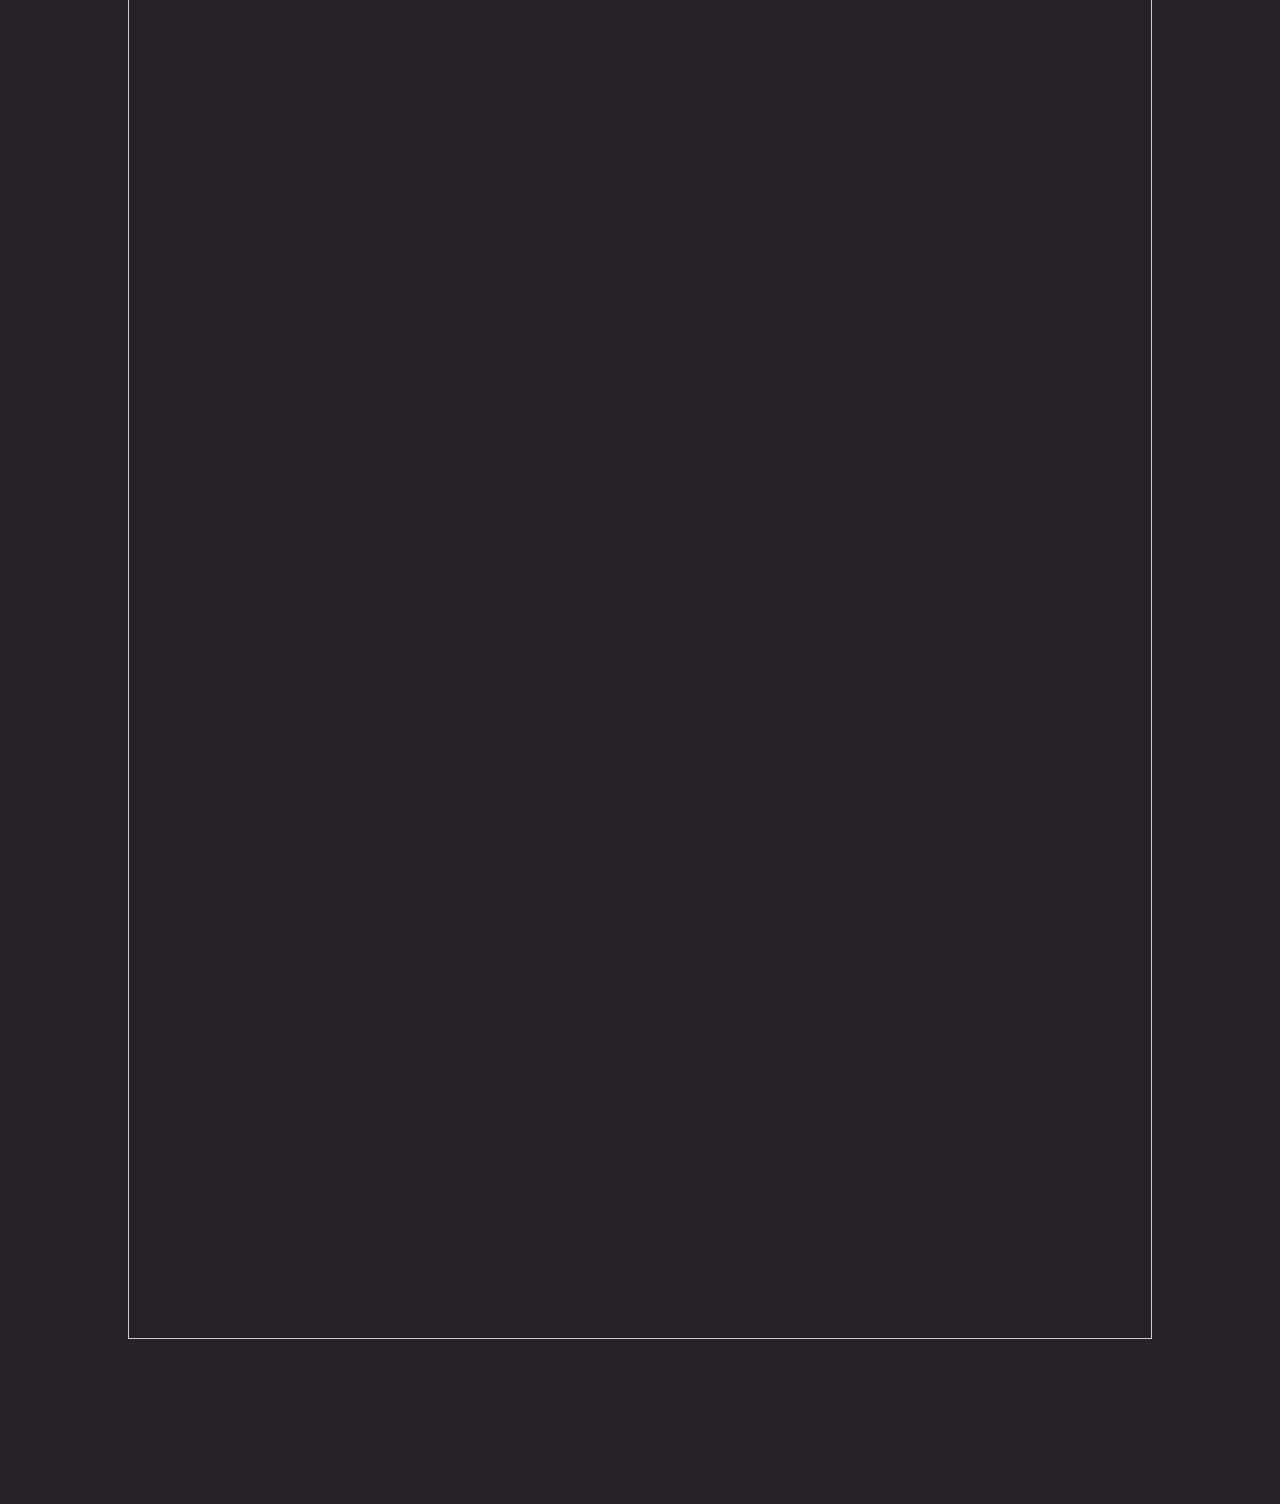
==== commit 2d394ae1: "improved worklist mobile layout" ====
--- a/index.html
+++ b/index.html
@@ -5,6 +5,7 @@
       <meta charset="UTF-8">
       <meta http-equiv="X-UA-Compatible" content="IE=edge">
       <meta name="viewport" content="width=device-width, initial-scale=1.0">
+      <meta content="width=device-width, initial-scale=1" name="viewport" />
       <link rel="stylesheet" href="fonts/fonts.css">
       <link rel="stylesheet" href="styles/styles.css">
       <title>Document</title>
@@ -42,35 +43,44 @@
             <div class="content-container">
 
                   <!-- CONTENT COLUMN RIGHT -->
-                  
+
                   <div class="content">
                         <span class="content-copy">
-                              At Antfood, we are always looking for stellar new talent, across all disciplines, genres, 
-                              backgrounds and interests.  We work collaboratively to make the best work, together, and 
-                              believe that a diverse, creative team is the key to executing a unique vision at scale.  
-                              We champion the power of sound, and work tirelessly to realize the best ideas and execution 
-                              in Music, Sound Design, Creative Audio Tech and Sonic Branding for our clients and partners. 
+                              At Antfood, we are always looking for stellar new talent, across all disciplines, genres,
+                              backgrounds and interests. We work collaboratively to make the best work, together, and
+                              believe that a diverse, creative team is the key to executing a unique vision at scale.
+                              We champion the power of sound, and work tirelessly to realize the best ideas and
+                              execution
+                              in Music, Sound Design, Creative Audio Tech and Sonic Branding for our clients and
+                              partners.
 
 
                         </span>
 
                         <span class="content-copy">
-                              The right candidates are talented, curious, meticulous and driven risk-takers with a growth 
-                              mindset and a collaborative spirit. They possess a balance of open-minded creative exploration 
-                              with the organization, routine and diligence 
-                              to work professionally with a fast-paced team. 
+                              The right candidates are talented, curious, meticulous and driven risk-takers with a
+                              growth
+                              mindset and a collaborative spirit. They possess a balance of open-minded creative
+                              exploration
+                              with the organization, routine and diligence
+                              to work professionally with a fast-paced team.
                         </span>
 
-                        <span class="content-copy">      
-                              You will be composing, mixing and producing music and sound design for linear, interactive, 
-                              branding and experimental experience design projects.  Pro Tools and Ableton expertise is required, 
-                              while other DAWs, MaxMSP, Web Audio, Unity/Unreal and Creative Coding are a plus. As a professional services firm, our 
-                              clients are the center of our business.  Our job is to solve their problems as they pertain to audio.  
-                              A dedication to satisfying our clients is an essential attribute for all of our employees.  Our clients 
-                              love us and we love them. 
+                        <span class="content-copy">
+                              You will be composing, mixing and producing music and sound design for linear,
+                              interactive,
+                              branding and experimental experience design projects. Pro Tools and Ableton expertise is
+                              required,
+                              while other DAWs, MaxMSP, Web Audio, Unity/Unreal and Creative Coding are a plus. As a
+                              professional services firm, our
+                              clients are the center of our business. Our job is to solve their problems as they pertain
+                              to audio.
+                              A dedication to satisfying our clients is an essential attribute for all of our employees.
+                              Our clients
+                              love us and we love them.
                         </span>
 
-                       
+
 
                   </div>
 
@@ -83,11 +93,10 @@
                         <!-- vimeo vid 2 -->
                         <div class="vimeo-container">
                               <div style="padding:56.25% 0 0 0;position:relative;">
-                                    <iframe 
-                                          src="https://player.vimeo.com/video/379819838?h=c30ae594fd&color=b3b3b3&title=0&byline=0&portrait=0" 
-                                          style="position:absolute;top:0;left:0;width:100%;height:100%;" frameborder="0" 
-                                          allow="autoplay; fullscreen; picture-in-picture" 
-                                          allowfullscreen>
+                                    <iframe
+                                          src="https://player.vimeo.com/video/379819838?h=c30ae594fd&color=b3b3b3&title=0&byline=0&portrait=0"
+                                          style="position:absolute;top:0;left:0;width:100%;height:100%;" frameborder="0"
+                                          allow="autoplay; fullscreen; picture-in-picture" allowfullscreen>
                                     </iframe>
                               </div>
                               <script src="https://player.vimeo.com/api/player.js"></script>
@@ -99,73 +108,85 @@
                         <div class="worklist">
                               <span class="worklist-title"> Representative Work:&#160</span>
 
-                              <span class="worklist-item">
-                                    Linear Composition:
-
-                                    <a href="https://www.antfood.com/work/featured/windows-11-first-look/"
-                                          class="worklist-link">
-                                          Microsoft Windows 11
-                                    </a>
-                              </span>
-
-                              <span class="worklist-item">
-                                    Integrated Music & Sound Design:&#160
-
-                                    <a href="https://www.antfood.com/work/case-studies/maxon-making-the-sound/"
-                                          class="worklist-link">
-                                          Maxon</a>&#160
-
-                                    <a href="https://www.antfood.com/work/featured/spectacle-of-the-real/"
-                                          class="worklist-link">
-                                          David Blaine</a>
-                              </span>
-
-                              <span class="worklist-item">
-                                    Experiential Media:
-
-                                    <a href="https://www.antfood.com/work/emerging-tech/the-prow" class="worklist-link">
-                                          WarnerMedia</a>&#160
-
-                                    <a href="https://vimeo.com/46453952" class="worklist-link">
-                                          Hudson Yars</a>
-                              </span>
-
-                              <span class="worklist-item">
-                                    R&D Efforts:
-
-                                    <a href="https://www.antfood.com/work/case-studies/the-brain/"
-                                          class="worklist-link">
-                                          The Brain</a>&#160
-
-                                    <a href="https://www.antfood.com/experiments/" class="worklist-link">
-                                          Experiments</a>&#160
-
-                                    <a href="https://www.antfood.com/experiments/" class="worklist-link">
-                                          Spatial Audio</a>&#160
-                              </span>
-
-                              <span class="worklist-item">
-                                    Creative Projects:
-
+                              <div class="worklist-item">
+                                    <span class="item-title"> Linear Composition: </span>
+
+                                    <div class="work-item-inner">
+                                          <a href="https://www.antfood.com/work/featured/windows-11-first-look/"
+                                                class="worklist-link">
+                                                Microsoft Windows 11
+                                          </a>
+                                    </div>
+                              </div>
+
+                              <div class="worklist-item">
+                                    <span class="item-title">Sound Design: </span>
+
+                                    <div class="work-item-inner">
+                                          <a href="https://www.antfood.com/work/case-studies/maxon-making-the-sound/"
+                                                class="worklist-link">
+                                                Maxon</a>&#160
+
+                                          <a href="https://www.antfood.com/work/featured/spectacle-of-the-real/"
+                                                class="worklist-link">
+                                                David Blaine</a>
+                                    </div>
+                              </div>
+
+                              <div class="worklist-item">
+                                    <span class="item-title">Experiential Media:</span>
+
+                                    <div class="work-item-inner">
+                                          <a href="https://www.antfood.com/work/emerging-tech/the-prow"
+                                                class="worklist-link">
+                                                WarnerMedia</a>&#160
+
+                                          <a href="https://vimeo.com/46453952" class="worklist-link">
+                                                Hudson Yars</a>
+                                    </div>
+                              </div>
+
+                              <div class="worklist-item">
+                                    <span class="item-title">R&D Efforts:</span>
+
+                                    <div class="work-item-inner">
+                                          <a href="https://www.antfood.com/work/case-studies/the-brain/"
+                                                class="worklist-link">
+                                                The Brain</a>&#160
+
+                                          <a href="https://www.antfood.com/experiments/" class="worklist-link">
+                                                Experiments</a>&#160
+
+                                          <a href="https://www.antfood.com/experiments/" class="worklist-link">
+                                                Spatial Audio</a>&#160
+                                   </div>
+                        </div>
+
+                        <div class="worklist-item">
+                              <span class="item-title"> Creative Projects:</span>
+
+                              <div class="work-item-inner">
                                     <a href="https://itwasflatallalong.org/" class="worklist-link">
                                           It Was Flat All Along</a>&#160
 
                                     <a href="https://www.antfood.com/work/fire/2017-opening-titles"
                                           class="worklist-link">
                                           How to Make Music for Advertising</a>
-                              </span>
-
-                              <span class="content-copy">
-                                    Currently, we’re looking for professionals to (eventually) work in house in New York, Amsterdam, 
-                                    São Paulo or Los Angeles, but are open to remote applicants.   
-                              </span>
-
-                              <span class="content-copy">
-                                    If this sounds interesting to you please fill out the form below.
-                              </span>
-
-                        </div>
-                  </div>
+                                    </div>
+                              </div>
+                  </div>
+
+                  <div class="content-copy">
+                        Currently, we’re looking for professionals to (eventually) work in house in New York, Amsterdam,
+                        São Paulo or Los Angeles, but are open to remote applicants.
+                  </div>
+
+                  <div class="content-copy">
+                        If this sounds interesting to you please fill out the form below.
+                  </div>
+
+            </div>
+            </div>
             </div>
       </section>
 
--- a/styles/styles.css
+++ b/styles/styles.css
@@ -45,17 +45,25 @@
     --margin-twothirds: 6.6rem;
     --margin-third: 3.3rem;
     --paragraph-break: 1rem;
+    --margin-full-mobile: calc(var(--margin-full) / 2);
+    --margin-half-mobile: calc(var(--margin-half) / 2);
+    --margin-twothirds-mobile: calc(var(--margin-twothirds) / 2);
+    --margin-third-mobile: calc(var(--margin-third) / 2);
     --font-regular: 'abc_favorit_trialregular';
     --font-bold: 'abc_favorit_trialbold';
     --font-medium: 'abc_favorit_trialmedium';
     --font-light: 'abc_favorit_triallight';
+    --font-size-mobile: 16px;
+    --font-size-desktop: 20px;
+    --font-size-subtitle-desktop: 3rem;
+    --font-size-subtitle-mobile: 1.8rem;
 }
 
 body {
     background-color: var(--bg);
     font-family: var(--font-light);
     color: white;
-    font-size: 20px;
+    font-size: var(--font-size-desktop);
 }
 
 a:link {
@@ -108,15 +116,10 @@
 .header-copy span {
     font-family: var(--font-light);
     width: 40%;
-    font-size: 20px;
-}
-
-/*  AIRTABLE */
-
-.airtable-container{
-width: 80%;
-margin: var(--margin-full) auto;
-}
+    font-size: var(--font-size-desktop);
+}
+
+
 
 /* DIVIDER */
 
@@ -142,7 +145,7 @@
 
 .sub-title{
     width: 100%;
-    font-size: 3rem
+    font-size: var(--font-size-subtitle-desktop);
 }
 
 .content-container{
@@ -160,23 +163,24 @@
 }
 
 .spacing {
- min-width: 5%;
+    min-width: 5%;
 }
 
 .content-copy{
-margin: var(--paragraph-break) 0;
-line-height: 1.5;
+    margin: var(--paragraph-break) 0;
+    line-height: 1.5;
 }
 
 .vimeo-container
 {
-margin-top: var(--paragraph-break);
-margin-bottom: var(--paragraph-break);
+    margin-top: var(--paragraph-break);
+    margin-bottom: var(--paragraph-break);
 }
 
 .worklist{
-  display: flex;
-  flex-direction: column;
+    width: 100%;
+    display: flex;
+    flex-direction: column;
 }
 
 .worklist-title{
@@ -184,11 +188,79 @@
 
     margin-top: var(--paragraph-break);
     margin-bottom: var(--paragraph-break);
-
 }
 
 .worklist-item{
-line-height: 1.5;
-}
-
-
+    line-height: 1.5;
+}
+
+.item-title{
+  margin-right: 0.5rem;
+  margin-top: 0.2rem;
+
+}
+
+.work-item-inner{
+display:inline;
+}
+
+/*  AIRTABLE */
+
+.airtable-container{
+    width: 80%;
+    margin: var(--margin-full) auto;
+}
+
+
+@media screen and (max-width: 800px) {
+
+    .header-container{
+    margin-top:var(--margin-full-mobile);
+    margin-bottom: var(--margin-twothirds-mobile);
+    }
+
+    .divider {
+        width: 80%;
+        margin: var(--margin-half-mobile) auto;
+        opacity: 0.5;
+    }
+     
+    .header-copy {
+        justify-content: center;
+
+    }
+    .header-copy span {
+        width: 100%;
+        font-size: var(--font-size-mobile);
+    }
+
+    .sub-title{
+        font-size:var(--font-size-subtitle-mobile);
+    }
+        .content-container{
+            font-size:var(--font-size-mobile);
+             flex-direction: column;
+        }
+
+.content{
+    margin-top: var(--paragraph-break);
+    width: 100%;
+}
+
+.vimeo-container
+{
+    margin-top: 0;
+}
+
+.airtable-container{
+    width: 80%;
+    margin: var(--margin-half-mobile) auto;
+}
+.work-item-inner{
+display:block;
+}
+
+
+
+
+}
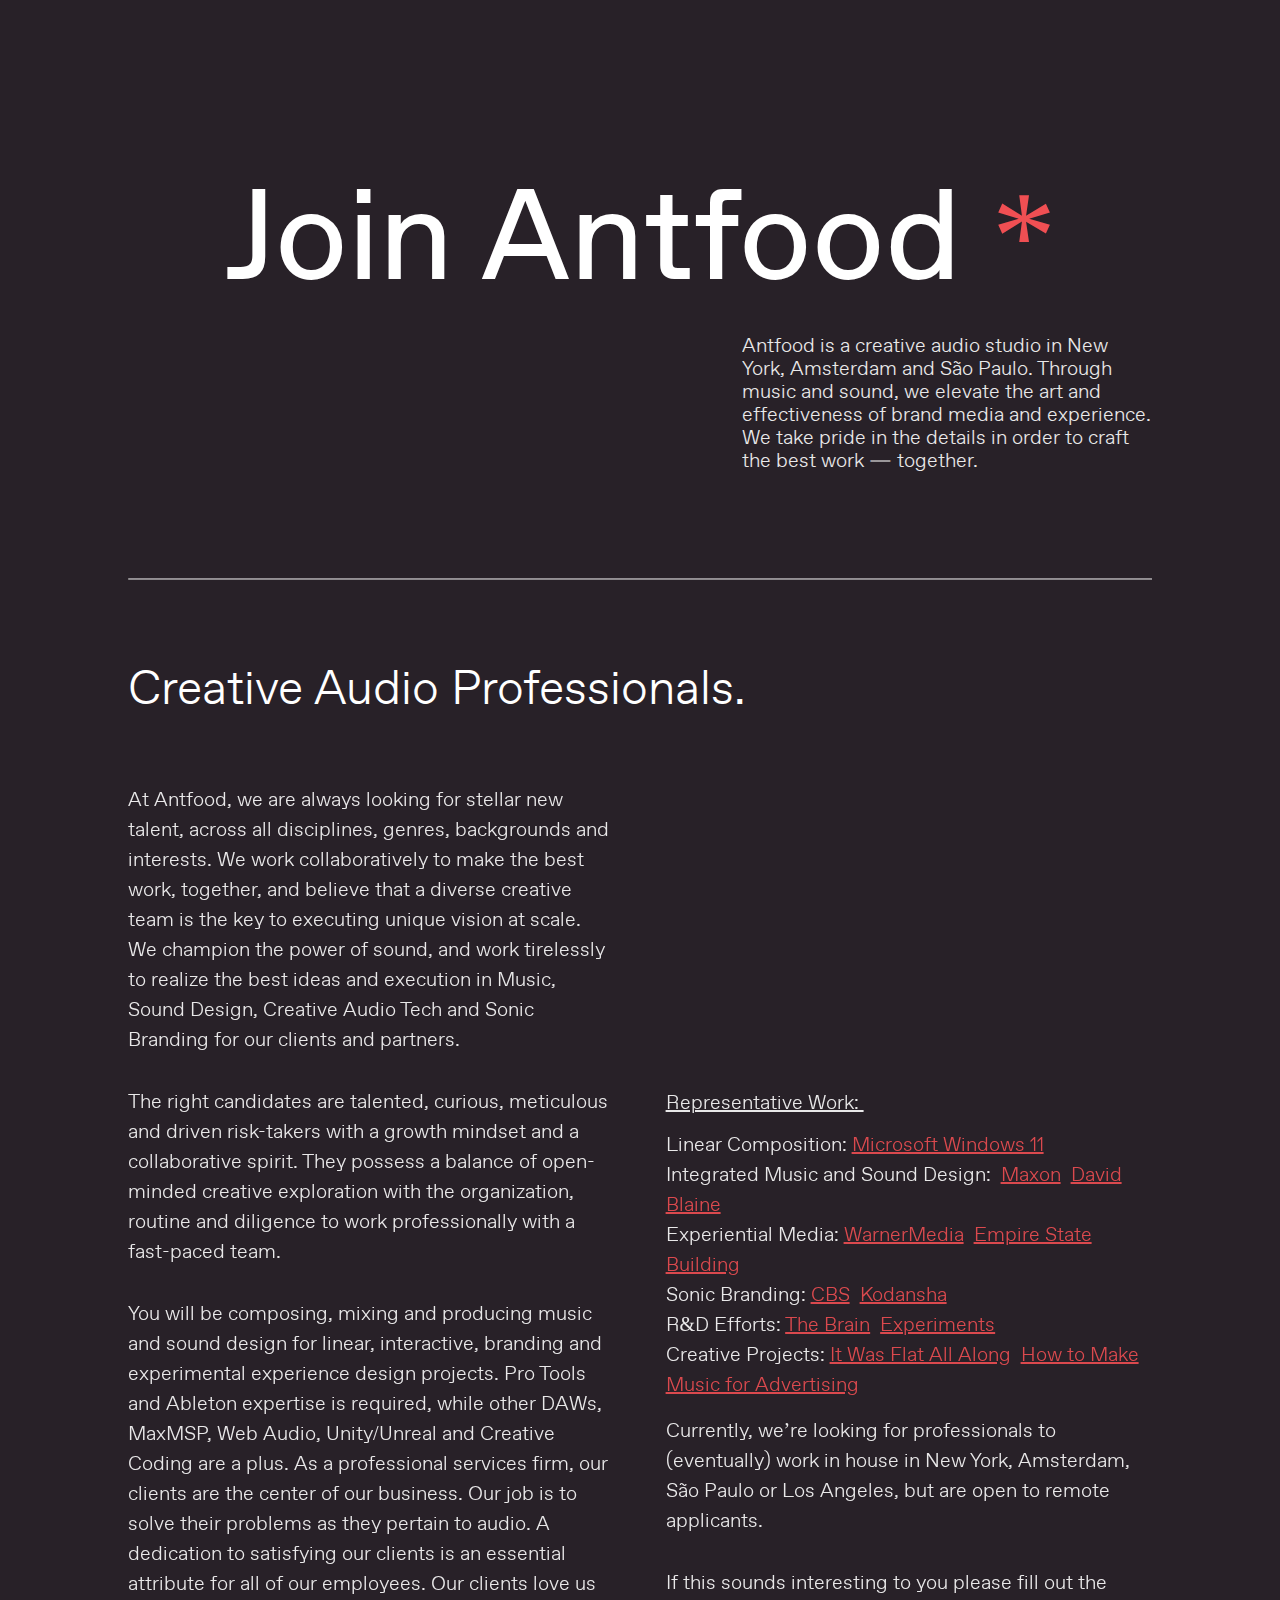
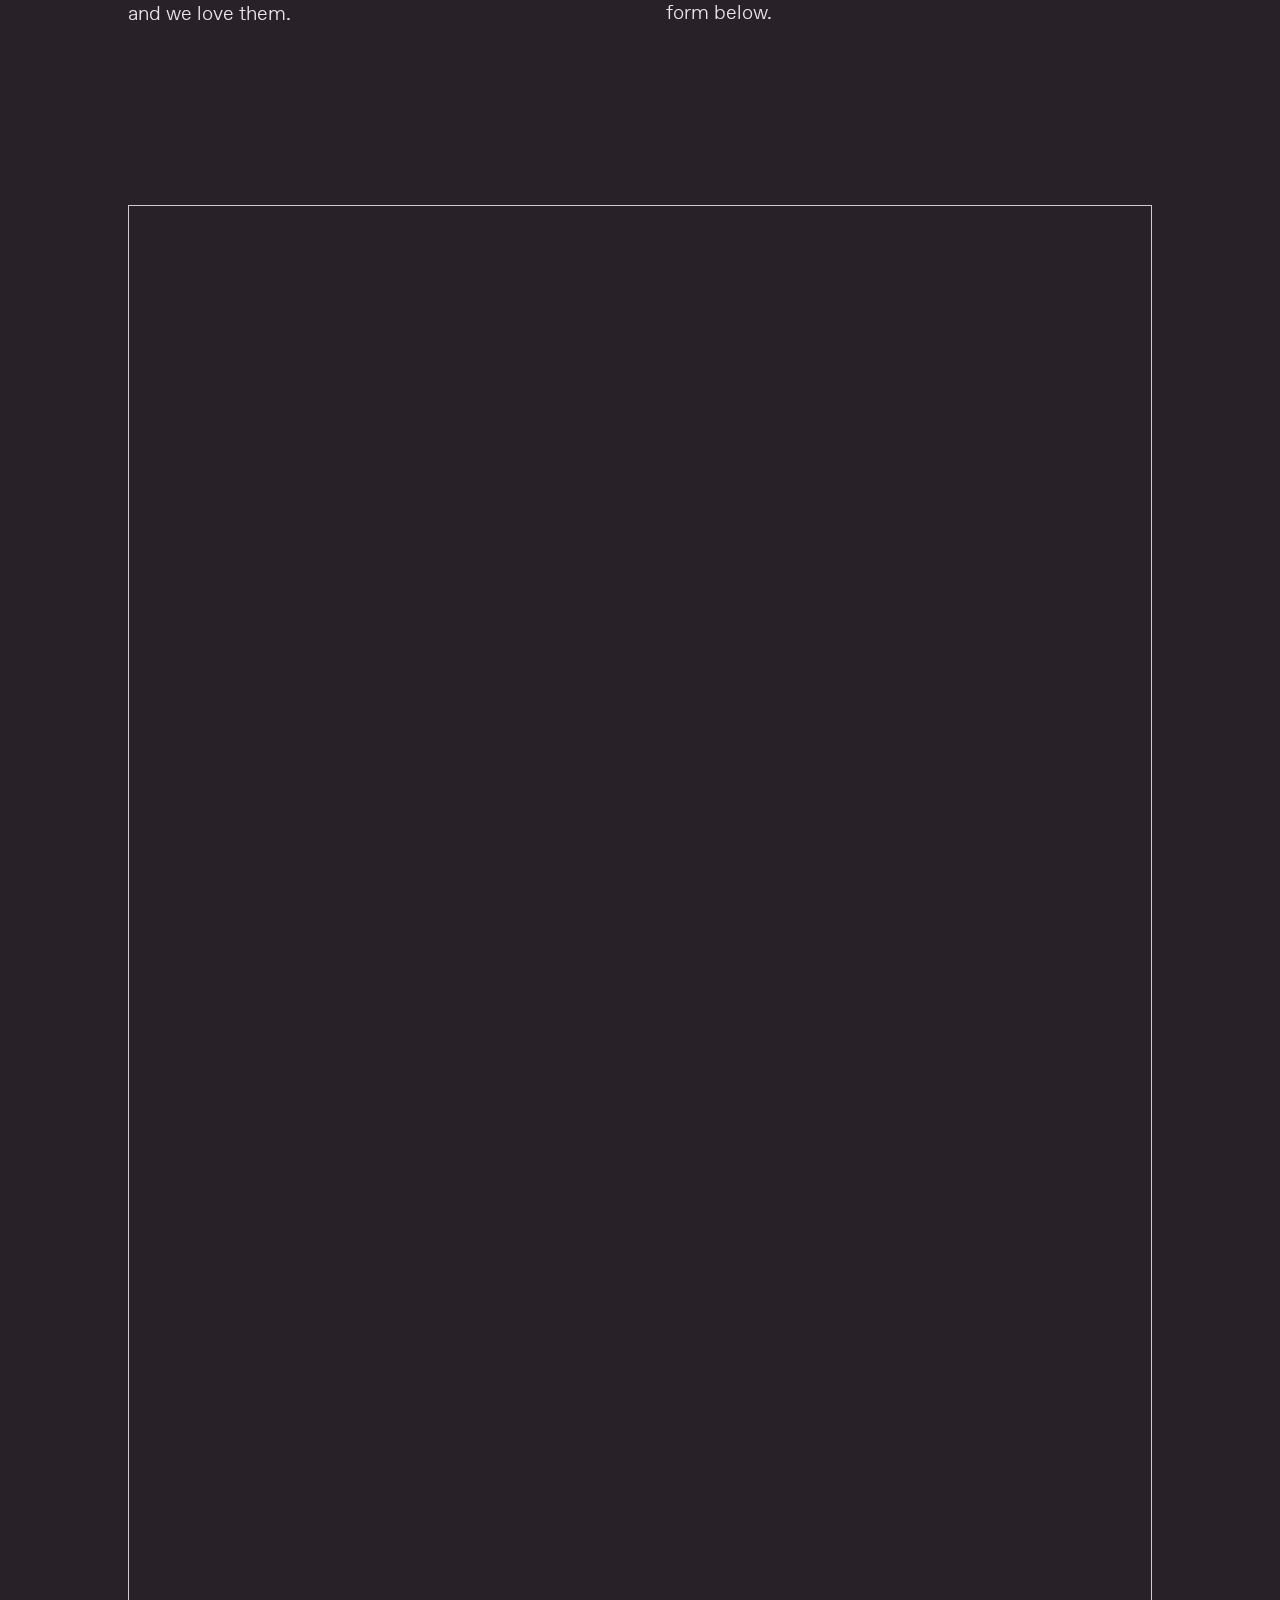
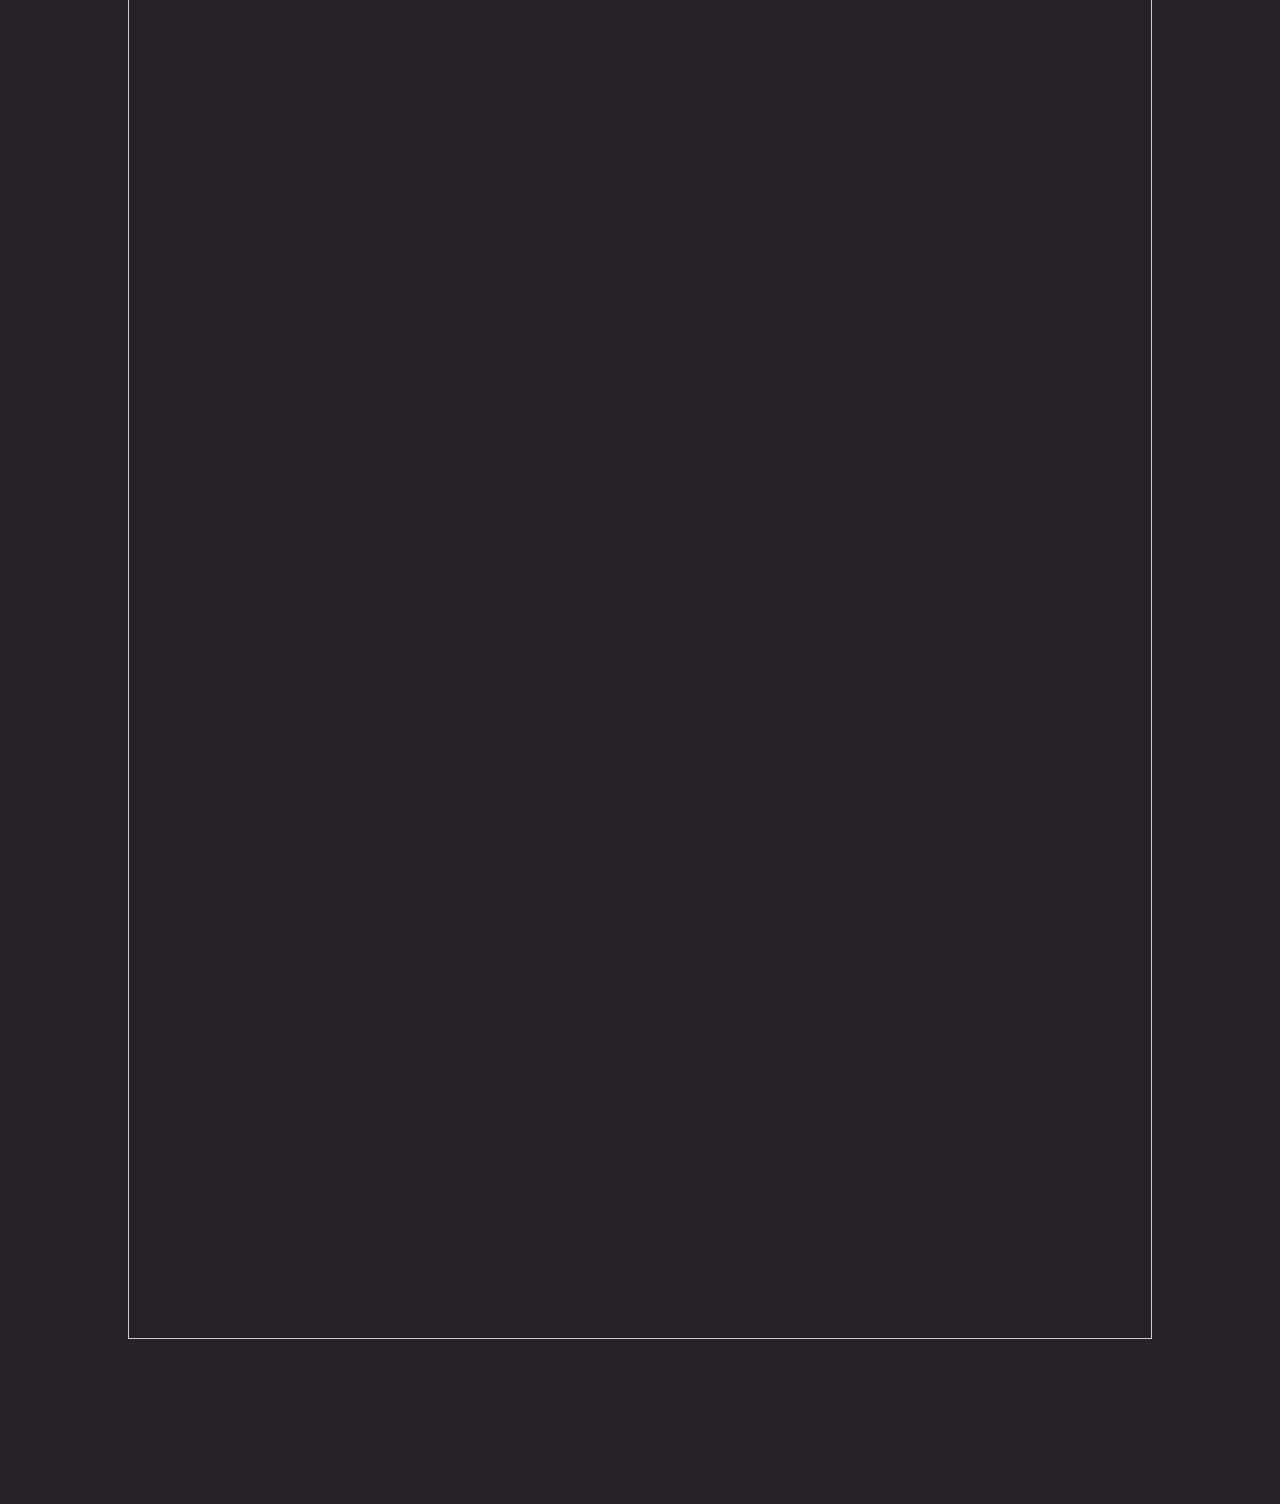
==== commit 29e624fb: "WB Copy, Link and AT Form changes 211121" ====
--- a/index.html
+++ b/index.html
@@ -5,7 +5,6 @@
       <meta charset="UTF-8">
       <meta http-equiv="X-UA-Compatible" content="IE=edge">
       <meta name="viewport" content="width=device-width, initial-scale=1.0">
-      <meta content="width=device-width, initial-scale=1" name="viewport" />
       <link rel="stylesheet" href="fonts/fonts.css">
       <link rel="stylesheet" href="styles/styles.css">
       <title>Document</title>
@@ -43,44 +42,35 @@
             <div class="content-container">
 
                   <!-- CONTENT COLUMN RIGHT -->
-
+                  
                   <div class="content">
                         <span class="content-copy">
-                              At Antfood, we are always looking for stellar new talent, across all disciplines, genres,
-                              backgrounds and interests. We work collaboratively to make the best work, together, and
-                              believe that a diverse, creative team is the key to executing a unique vision at scale.
-                              We champion the power of sound, and work tirelessly to realize the best ideas and
-                              execution
-                              in Music, Sound Design, Creative Audio Tech and Sonic Branding for our clients and
-                              partners.
+                              At Antfood, we are always looking for stellar new talent, across all disciplines, genres, 
+                              backgrounds and interests.  We work collaboratively to make the best work, together, and 
+                              believe that a diverse creative team is the key to executing unique vision at scale.  
+                              We champion the power of sound, and work tirelessly to realize the best ideas and execution 
+                              in Music, Sound Design, Creative Audio Tech and Sonic Branding for our clients and partners. 
 
 
                         </span>
 
                         <span class="content-copy">
-                              The right candidates are talented, curious, meticulous and driven risk-takers with a
-                              growth
-                              mindset and a collaborative spirit. They possess a balance of open-minded creative
-                              exploration
-                              with the organization, routine and diligence
-                              to work professionally with a fast-paced team.
+                              The right candidates are talented, curious, meticulous and driven risk-takers with a growth 
+                              mindset and a collaborative spirit. They possess a balance of open-minded creative exploration 
+                              with the organization, routine and diligence 
+                              to work professionally with a fast-paced team. 
                         </span>
 
-                        <span class="content-copy">
-                              You will be composing, mixing and producing music and sound design for linear,
-                              interactive,
-                              branding and experimental experience design projects. Pro Tools and Ableton expertise is
-                              required,
-                              while other DAWs, MaxMSP, Web Audio, Unity/Unreal and Creative Coding are a plus. As a
-                              professional services firm, our
-                              clients are the center of our business. Our job is to solve their problems as they pertain
-                              to audio.
-                              A dedication to satisfying our clients is an essential attribute for all of our employees.
-                              Our clients
-                              love us and we love them.
+                        <span class="content-copy">      
+                              You will be composing, mixing and producing music and sound design for linear, interactive, 
+                              branding and experimental experience design projects.  Pro Tools and Ableton expertise is required, 
+                              while other DAWs, MaxMSP, Web Audio, Unity/Unreal and Creative Coding are a plus. As a professional services firm, our 
+                              clients are the center of our business.  Our job is to solve their problems as they pertain to audio.  
+                              A dedication to satisfying our clients is an essential attribute for all of our employees.  Our clients 
+                              love us and we love them. 
                         </span>
 
-
+                       
 
                   </div>
 
@@ -93,10 +83,11 @@
                         <!-- vimeo vid 2 -->
                         <div class="vimeo-container">
                               <div style="padding:56.25% 0 0 0;position:relative;">
-                                    <iframe
-                                          src="https://player.vimeo.com/video/379819838?h=c30ae594fd&color=b3b3b3&title=0&byline=0&portrait=0"
-                                          style="position:absolute;top:0;left:0;width:100%;height:100%;" frameborder="0"
-                                          allow="autoplay; fullscreen; picture-in-picture" allowfullscreen>
+                                    <iframe 
+                                          src="https://player.vimeo.com/video/379819838?h=c30ae594fd&color=b3b3b3&title=0&byline=0&portrait=0" 
+                                          style="position:absolute;top:0;left:0;width:100%;height:100%;" frameborder="0" 
+                                          allow="autoplay; fullscreen; picture-in-picture" 
+                                          allowfullscreen>
                                     </iframe>
                               </div>
                               <script src="https://player.vimeo.com/api/player.js"></script>
@@ -108,85 +99,84 @@
                         <div class="worklist">
                               <span class="worklist-title"> Representative Work:&#160</span>
 
-                              <div class="worklist-item">
-                                    <span class="item-title"> Linear Composition: </span>
+                              <span class="worklist-item">
+                                    Linear Composition:
 
-                                    <div class="work-item-inner">
-                                          <a href="https://www.antfood.com/work/featured/windows-11-first-look/"
-                                                class="worklist-link">
-                                                Microsoft Windows 11
-                                          </a>
-                                    </div>
-                              </div>
+                                    <a href="https://www.antfood.com/work/featured/windows-11-first-look/"
+                                          class="worklist-link">
+                                          Microsoft Windows 11
+                                    </a>
+                                    
+                              </span>
 
-                              <div class="worklist-item">
-                                    <span class="item-title">Sound Design: </span>
+                              <span class="worklist-item">
+                                    Integrated Music and Sound Design:&#160
 
-                                    <div class="work-item-inner">
-                                          <a href="https://www.antfood.com/work/case-studies/maxon-making-the-sound/"
-                                                class="worklist-link">
-                                                Maxon</a>&#160
+                                    <a href="https://www.antfood.com/work/case-studies/maxon-making-the-sound/"
+                                          class="worklist-link">
+                                          Maxon</a>&#160
 
-                                          <a href="https://www.antfood.com/work/featured/spectacle-of-the-real/"
-                                                class="worklist-link">
-                                                David Blaine</a>
-                                    </div>
-                              </div>
+                                    <a href="https://www.antfood.com/work/featured/spectacle-of-the-real/"
+                                          class="worklist-link">
+                                          David Blaine</a>
+                              </span>
 
-                              <div class="worklist-item">
-                                    <span class="item-title">Experiential Media:</span>
+                              <span class="worklist-item">
+                                    Experiential Media:
 
-                                    <div class="work-item-inner">
-                                          <a href="https://www.antfood.com/work/emerging-tech/the-prow"
-                                                class="worklist-link">
-                                                WarnerMedia</a>&#160
+                                    <a href="https://www.antfood.com/work/emerging-tech/the-prow" class="worklist-link">
+                                          WarnerMedia</a>&#160
 
-                                          <a href="https://vimeo.com/46453952" class="worklist-link">
-                                                Hudson Yars</a>
-                                    </div>
-                              </div>
+                                    <a href="https://www.antfood.com/work/experiential/sonic-visitor-experience/" class="worklist-link">
+                                          Empire State Building</a>&#160      
+                              </span>
 
-                              <div class="worklist-item">
-                                    <span class="item-title">R&D Efforts:</span>
+                              <span class="worklist-item">
+                                    Sonic Branding:
 
-                                    <div class="work-item-inner">
-                                          <a href="https://www.antfood.com/work/case-studies/the-brain/"
-                                                class="worklist-link">
-                                                The Brain</a>&#160
+                                    <a href="https://www.antfood.com/work/sonic-rebrand/"
+                                          class="worklist-link">
+                                          CBS</a>&#160
 
-                                          <a href="https://www.antfood.com/experiments/" class="worklist-link">
-                                                Experiments</a>&#160
+                                    <a href="https://www.antfood.com/work/sonic-branding/kodansha-sonic-brand" class="worklist-link">
+                                          Kodansha</a>&#160
 
-                                          <a href="https://www.antfood.com/experiments/" class="worklist-link">
-                                                Spatial Audio</a>&#160
-                                   </div>
-                        </div>
+                              </span>
 
-                        <div class="worklist-item">
-                              <span class="item-title"> Creative Projects:</span>
+                              <span class="worklist-item">
+                                    R&D Efforts:
 
-                              <div class="work-item-inner">
+                                    <a href="https://www.antfood.com/work/case-studies/the-brain/"
+                                          class="worklist-link">
+                                          The Brain</a>&#160
+
+                                    <a href="https://www.antfood.com/experiments/" class="worklist-link">
+                                          Experiments</a>&#160
+
+                              </span>
+
+                              <span class="worklist-item">
+                                    Creative Projects:
+
                                     <a href="https://itwasflatallalong.org/" class="worklist-link">
                                           It Was Flat All Along</a>&#160
 
                                     <a href="https://www.antfood.com/work/fire/2017-opening-titles"
                                           class="worklist-link">
                                           How to Make Music for Advertising</a>
-                                    </div>
-                              </div>
+                              </span>
+
+                              <span class="content-copy">
+                                    Currently, we’re looking for professionals to (eventually) work in house in New York, Amsterdam, 
+                                    São Paulo or Los Angeles, but are open to remote applicants.   
+                              </span>
+
+                              <span class="content-copy">
+                                    If this sounds interesting to you please fill out the form below.
+                              </span>
+
+                        </div>
                   </div>
-
-                  <div class="content-copy">
-                        Currently, we’re looking for professionals to (eventually) work in house in New York, Amsterdam,
-                        São Paulo or Los Angeles, but are open to remote applicants.
-                  </div>
-
-                  <div class="content-copy">
-                        If this sounds interesting to you please fill out the form below.
-                  </div>
-
-            </div>
-            </div>
             </div>
       </section>
 
@@ -195,9 +185,10 @@
       <section class="airtable-container">
             <script src="https://static.airtable.com/js/embed/embed_snippet_v1.js"></script><iframe
                   class="airtable-embed airtable-dynamic-height"
-                  src="https://airtable.com/embed/shrPGKdkFjHgjiFQn?backgroundColor=gray" frameborder="0"
+                  src="https://airtable.com/embed/shrfeLsfCRtvkJM1P?backgroundColor=gray" frameborder="0"
                   onmousewheel="" width="100%" height="2734"
                   style="background: transparent; border: 1px solid #ccc;"></iframe>
+
       </section>
 
 </body>
--- a/styles/styles.css
+++ b/styles/styles.css
@@ -56,7 +56,7 @@
     --font-size-mobile: 16px;
     --font-size-desktop: 20px;
     --font-size-subtitle-desktop: 3rem;
-    --font-size-subtitle-mobile: 1.8rem;
+    --font-size-subtitle-mobile: 1.5rem;
 }
 
 body {
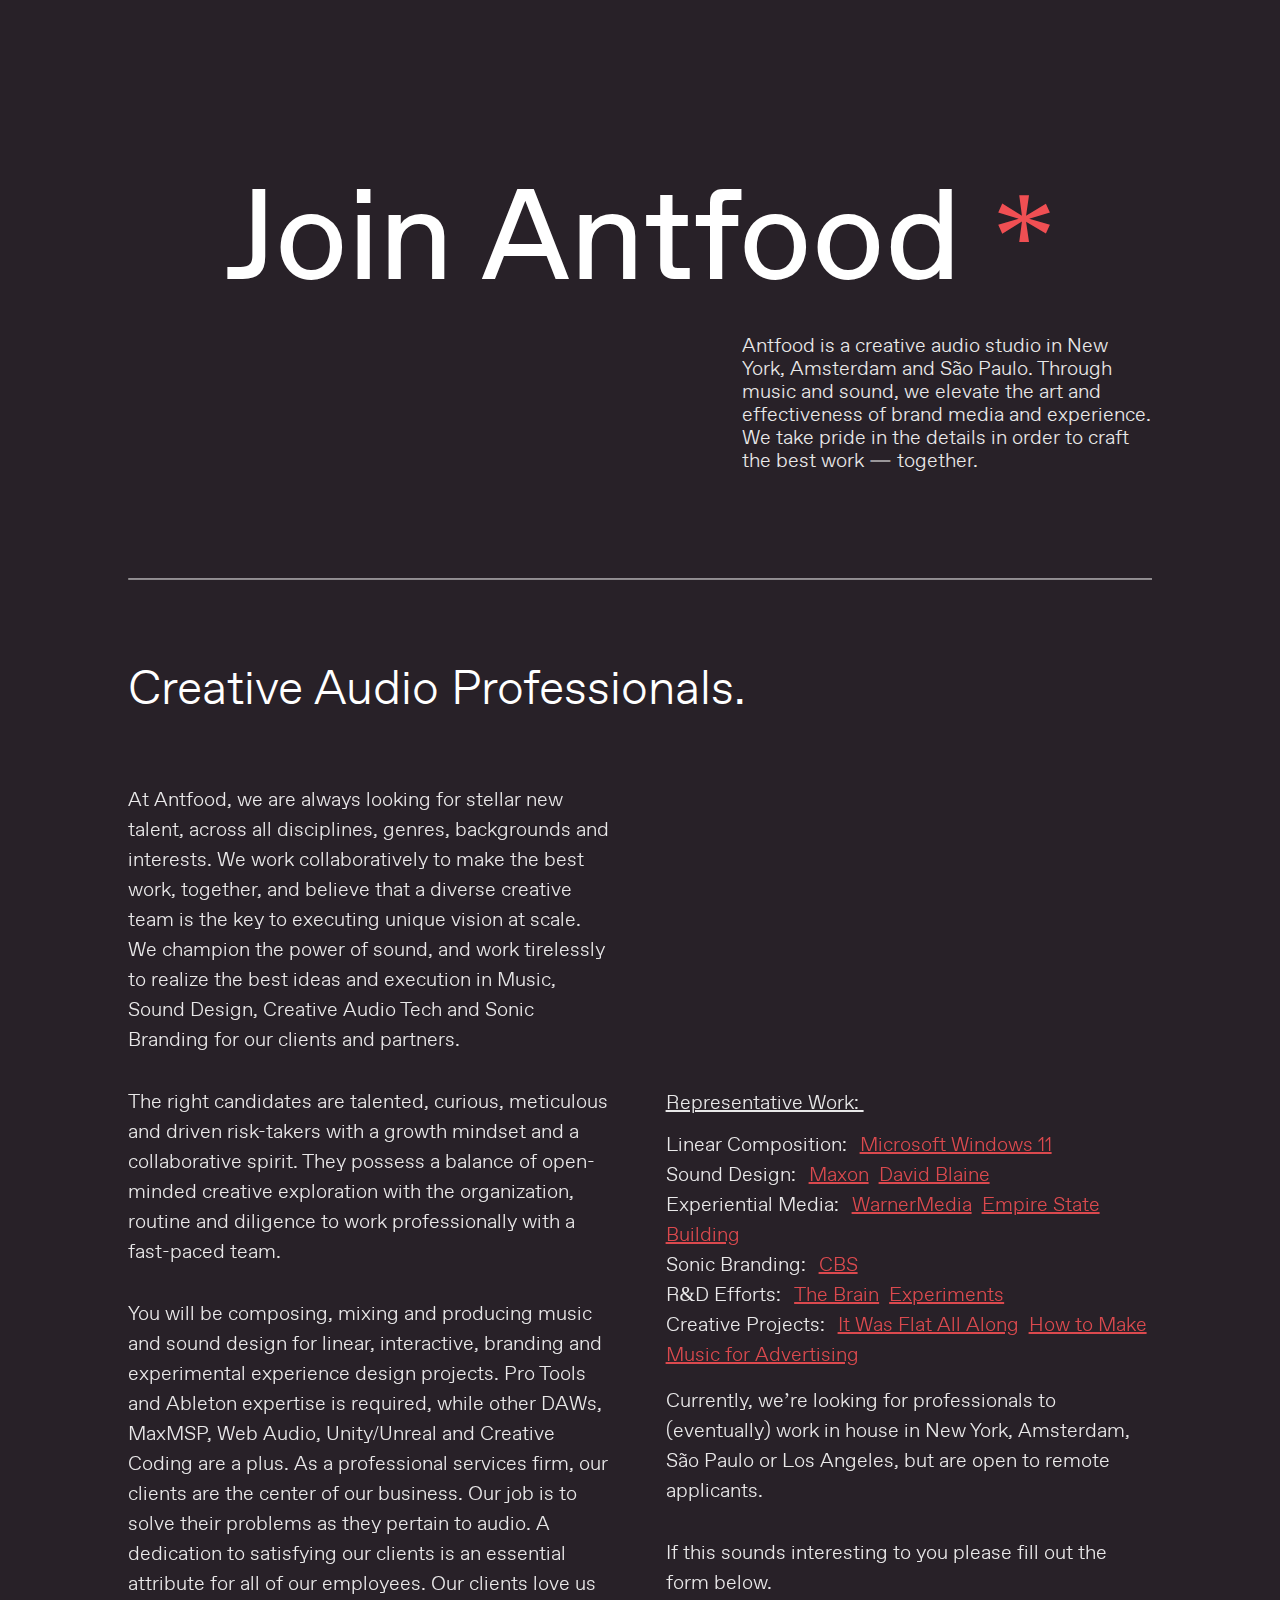
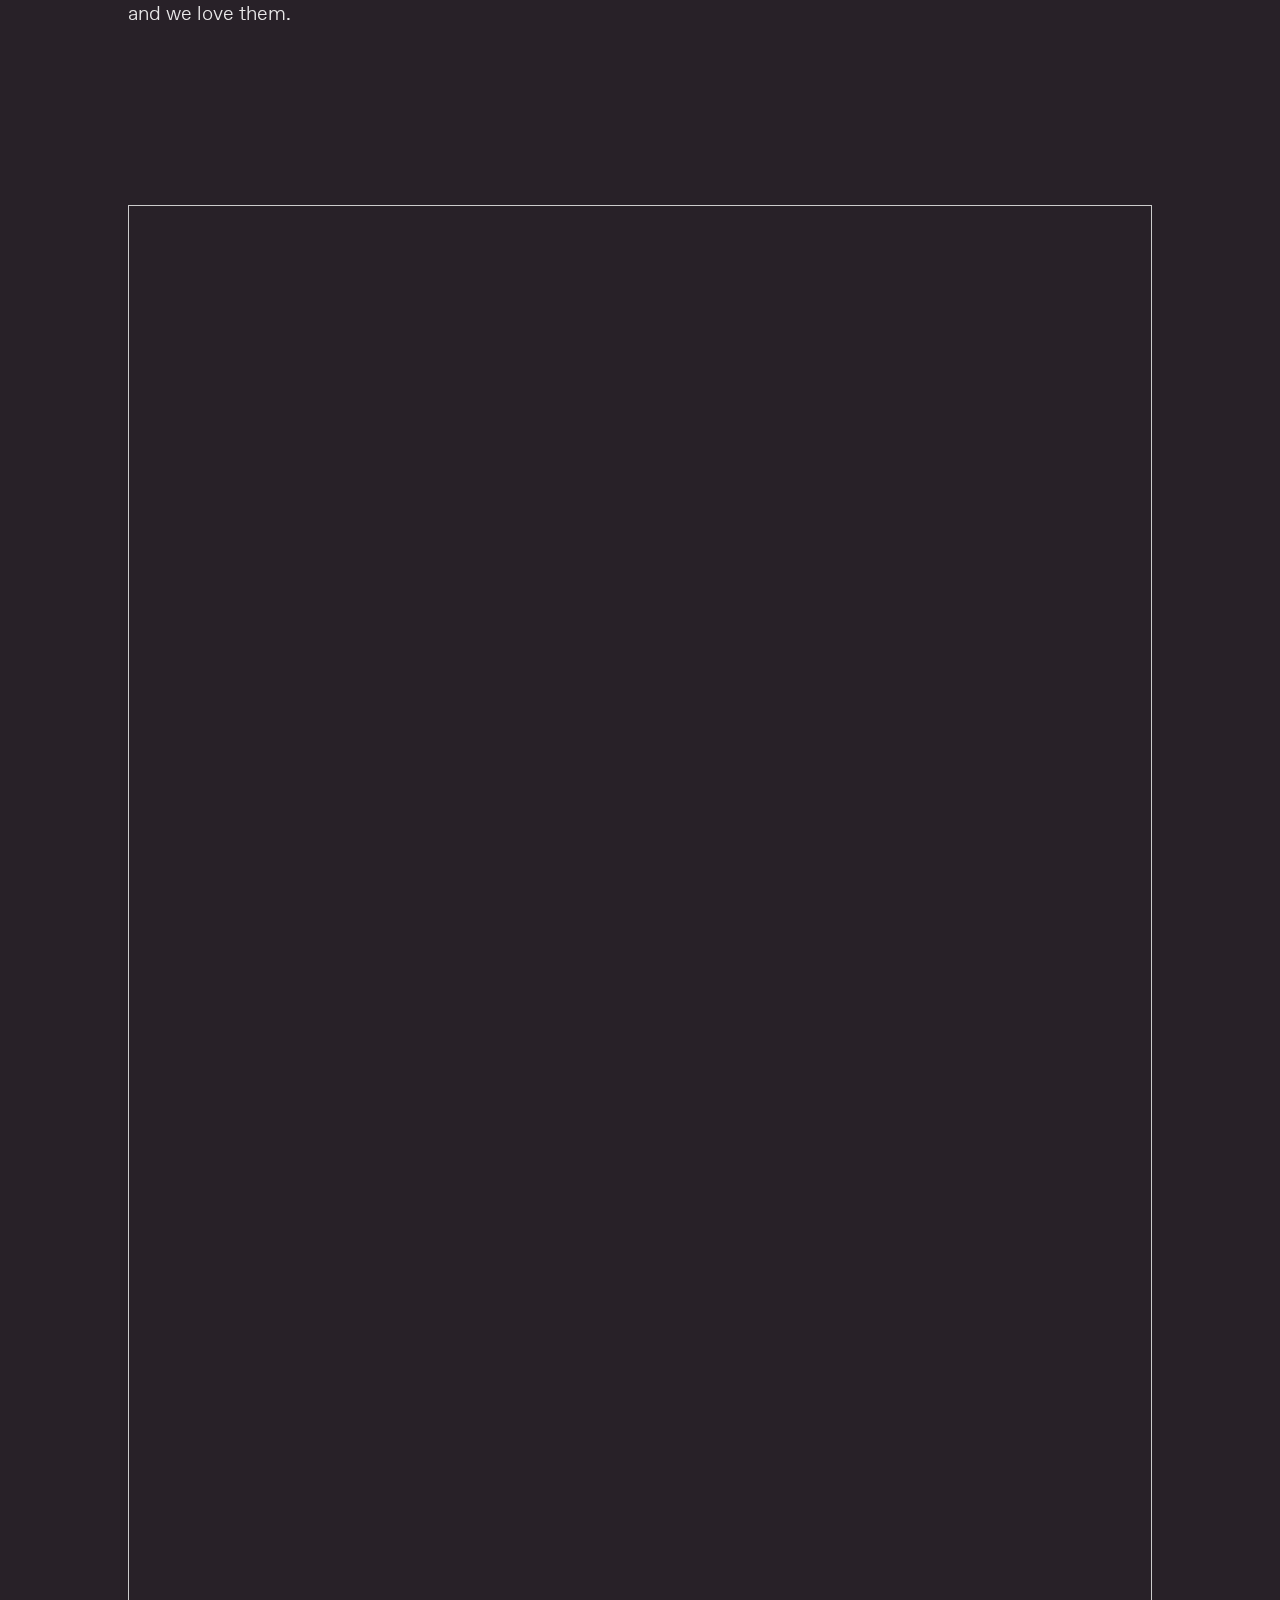
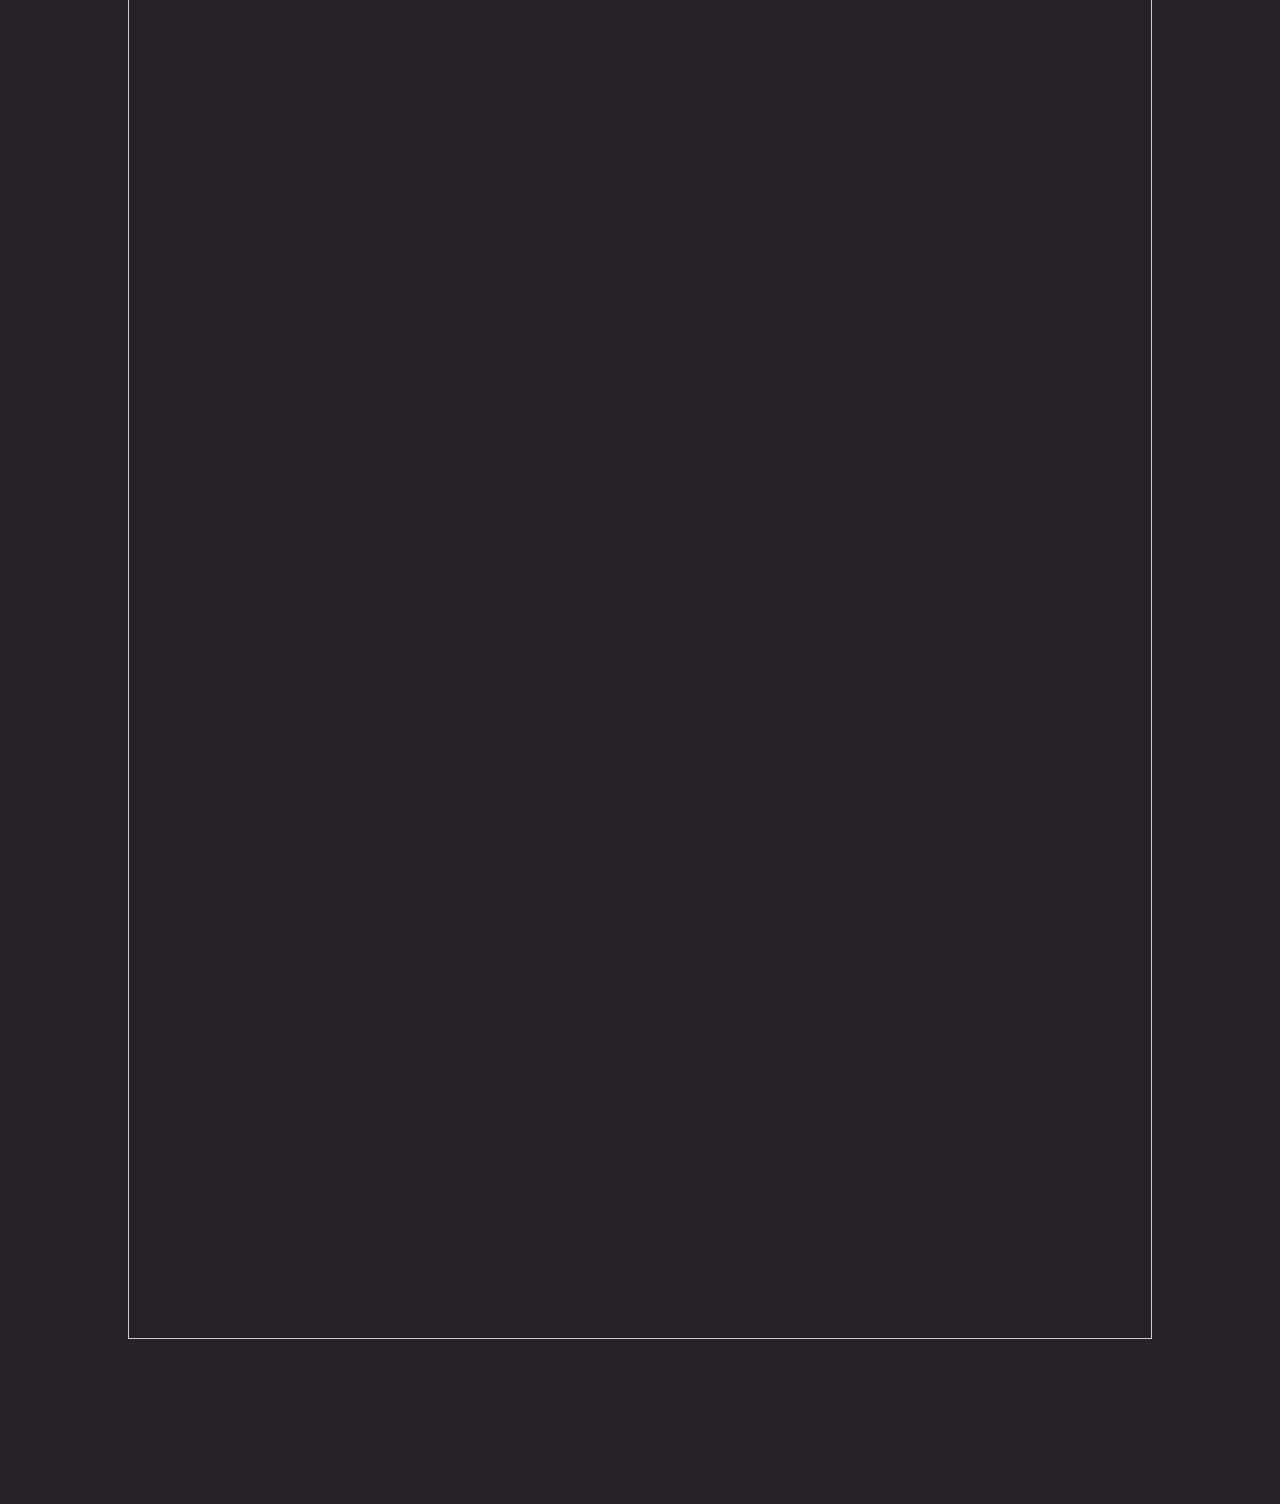
==== commit 0a089d67: "WB Changes 211121" ====
--- a/index.html
+++ b/index.html
@@ -5,6 +5,7 @@
       <meta charset="UTF-8">
       <meta http-equiv="X-UA-Compatible" content="IE=edge">
       <meta name="viewport" content="width=device-width, initial-scale=1.0">
+      <meta content="width=device-width, initial-scale=1" name="viewport" />
       <link rel="stylesheet" href="fonts/fonts.css">
       <link rel="stylesheet" href="styles/styles.css">
       <title>Document</title>
@@ -42,7 +43,7 @@
             <div class="content-container">
 
                   <!-- CONTENT COLUMN RIGHT -->
-                  
+
                   <div class="content">
                         <span class="content-copy">
                               At Antfood, we are always looking for stellar new talent, across all disciplines, genres, 
@@ -50,8 +51,6 @@
                               believe that a diverse creative team is the key to executing unique vision at scale.  
                               We champion the power of sound, and work tirelessly to realize the best ideas and execution 
                               in Music, Sound Design, Creative Audio Tech and Sonic Branding for our clients and partners. 
-
-
                         </span>
 
                         <span class="content-copy">
@@ -61,7 +60,7 @@
                               to work professionally with a fast-paced team. 
                         </span>
 
-                        <span class="content-copy">      
+                        <span class="content-copy">
                               You will be composing, mixing and producing music and sound design for linear, interactive, 
                               branding and experimental experience design projects.  Pro Tools and Ableton expertise is required, 
                               while other DAWs, MaxMSP, Web Audio, Unity/Unreal and Creative Coding are a plus. As a professional services firm, our 
@@ -70,7 +69,7 @@
                               love us and we love them. 
                         </span>
 
-                       
+
 
                   </div>
 
@@ -83,11 +82,10 @@
                         <!-- vimeo vid 2 -->
                         <div class="vimeo-container">
                               <div style="padding:56.25% 0 0 0;position:relative;">
-                                    <iframe 
-                                          src="https://player.vimeo.com/video/379819838?h=c30ae594fd&color=b3b3b3&title=0&byline=0&portrait=0" 
-                                          style="position:absolute;top:0;left:0;width:100%;height:100%;" frameborder="0" 
-                                          allow="autoplay; fullscreen; picture-in-picture" 
-                                          allowfullscreen>
+                                    <iframe
+                                          src="https://player.vimeo.com/video/379819838?h=c30ae594fd&color=b3b3b3&title=0&byline=0&portrait=0"
+                                          style="position:absolute;top:0;left:0;width:100%;height:100%;" frameborder="0"
+                                          allow="autoplay; fullscreen; picture-in-picture" allowfullscreen>
                                     </iframe>
                               </div>
                               <script src="https://player.vimeo.com/api/player.js"></script>
@@ -99,88 +97,102 @@
                         <div class="worklist">
                               <span class="worklist-title"> Representative Work:&#160</span>
 
-                              <span class="worklist-item">
-                                    Linear Composition:
-
-                                    <a href="https://www.antfood.com/work/featured/windows-11-first-look/"
-                                          class="worklist-link">
-                                          Microsoft Windows 11
-                                    </a>
+                              <div class="worklist-item">
+                                    <span class="item-title"> Linear Composition: </span>
+
+                                    <div class="work-item-inner">
+                                          <a href="https://www.antfood.com/work/featured/windows-11-first-look/"
+                                                class="worklist-link">
+                                                Microsoft Windows 11
+                                          </a>
+                                    </div>
+                              </div>
+
+
+                              <div class="worklist-item">
+                                    <span class="item-title">Sound Design:</span>
+
+                                    <div class="work-item-inner">
+                                          <a href="https://www.antfood.com/work/case-studies/maxon-making-the-sound/"
+                                                class="worklist-link">
+                                                Maxon</a>&#160
+
+                                          <a href="https://www.antfood.com/work/featured/spectacle-of-the-real/"
+                                                class="worklist-link">
+                                                David Blaine
+                                          </a>
+                                    </div>
+                              </div>
+
+                              <div class="worklist-item">
+                                    <span class="item-title">Experiential Media:</span>
+
+                                    <div class="work-item-inner">
+                                          <a href="https://www.antfood.com/work/emerging-tech/the-prow" class="worklist-link">
+                                                WarnerMedia</a>&#160
+            
+                                          <a href="https://www.antfood.com/work/experiential/sonic-visitor-experience/" class="worklist-link">
+                                                Empire State Building
+                                          </a>
+                                    </div>
+                              </div>
+
+                              <div class="worklist-item">
+                                    <span class="item-title">Sonic Branding:</span>
+
+                                    <div class="work-item-inner">
+                                          <a href="https://www.antfood.com/work/sonic-rebrand/"
+                                                class="worklist-link">
+                                                CBS
+                                          </a>
+                                    </div>
                                     
-                              </span>
-
-                              <span class="worklist-item">
-                                    Integrated Music and Sound Design:&#160
-
-                                    <a href="https://www.antfood.com/work/case-studies/maxon-making-the-sound/"
-                                          class="worklist-link">
-                                          Maxon</a>&#160
-
-                                    <a href="https://www.antfood.com/work/featured/spectacle-of-the-real/"
-                                          class="worklist-link">
-                                          David Blaine</a>
-                              </span>
-
-                              <span class="worklist-item">
-                                    Experiential Media:
-
-                                    <a href="https://www.antfood.com/work/emerging-tech/the-prow" class="worklist-link">
-                                          WarnerMedia</a>&#160
-
-                                    <a href="https://www.antfood.com/work/experiential/sonic-visitor-experience/" class="worklist-link">
-                                          Empire State Building</a>&#160      
-                              </span>
-
-                              <span class="worklist-item">
-                                    Sonic Branding:
-
-                                    <a href="https://www.antfood.com/work/sonic-rebrand/"
-                                          class="worklist-link">
-                                          CBS</a>&#160
-
-                                    <a href="https://www.antfood.com/work/sonic-branding/kodansha-sonic-brand" class="worklist-link">
-                                          Kodansha</a>&#160
-
-                              </span>
-
-                              <span class="worklist-item">
-                                    R&D Efforts:
-
-                                    <a href="https://www.antfood.com/work/case-studies/the-brain/"
-                                          class="worklist-link">
-                                          The Brain</a>&#160
-
-                                    <a href="https://www.antfood.com/experiments/" class="worklist-link">
-                                          Experiments</a>&#160
-
-                              </span>
-
-                              <span class="worklist-item">
-                                    Creative Projects:
-
-                                    <a href="https://itwasflatallalong.org/" class="worklist-link">
-                                          It Was Flat All Along</a>&#160
-
-                                    <a href="https://www.antfood.com/work/fire/2017-opening-titles"
-                                          class="worklist-link">
-                                          How to Make Music for Advertising</a>
-                              </span>
-
-                              <span class="content-copy">
-                                    Currently, we’re looking for professionals to (eventually) work in house in New York, Amsterdam, 
-                                    São Paulo or Los Angeles, but are open to remote applicants.   
-                              </span>
-
-                              <span class="content-copy">
-                                    If this sounds interesting to you please fill out the form below.
-                              </span>
-
+                              </div>
+
+                              <div class="worklist-item">
+                                    <span class="item-title">R&D Efforts:</span>
+
+                                    <div class="work-item-inner">
+                                          <a href="https://www.antfood.com/work/case-studies/the-brain/"
+                                                class="worklist-link">
+                                                The Brain</a>&#160
+
+                                          <a href="https://www.antfood.com/experiments/" class="worklist-link">
+                                                Experiments
+                                          </a>
+                                    </div>
+                              </div>
+
+                              <div class="worklist-item">
+                                    <span class="item-title"> Creative Projects:</span>
+
+                                    <div class="work-item-inner">
+                                          <a href="https://itwasflatallalong.org/" class="worklist-link">
+                                                It Was Flat All Along</a>&#160
+
+                                          <a href="https://www.antfood.com/work/fire/2017-opening-titles"
+                                                class="worklist-link">
+                                                How to Make Music for Advertising
+                                          </a>
+                                    </div>
+                              </div>
                         </div>
+
+                  <div class="content-copy">
+                        Currently, we’re looking for professionals to (eventually) work in house in New York, Amsterdam, 
+                        São Paulo or Los Angeles, but are open to remote applicants.  
                   </div>
+
+                  <div class="content-copy">
+                        If this sounds interesting to you please fill out the form below.
+                  </div>
+
+            </div>
+            </div>
             </div>
       </section>
 
-      <!-- EMBED AIRTABLE FORM -->
+<!-- EMBED AIRTABLE FORM -->
 
       <section class="airtable-container">
             <script src="https://static.airtable.com/js/embed/embed_snippet_v1.js"></script><iframe
